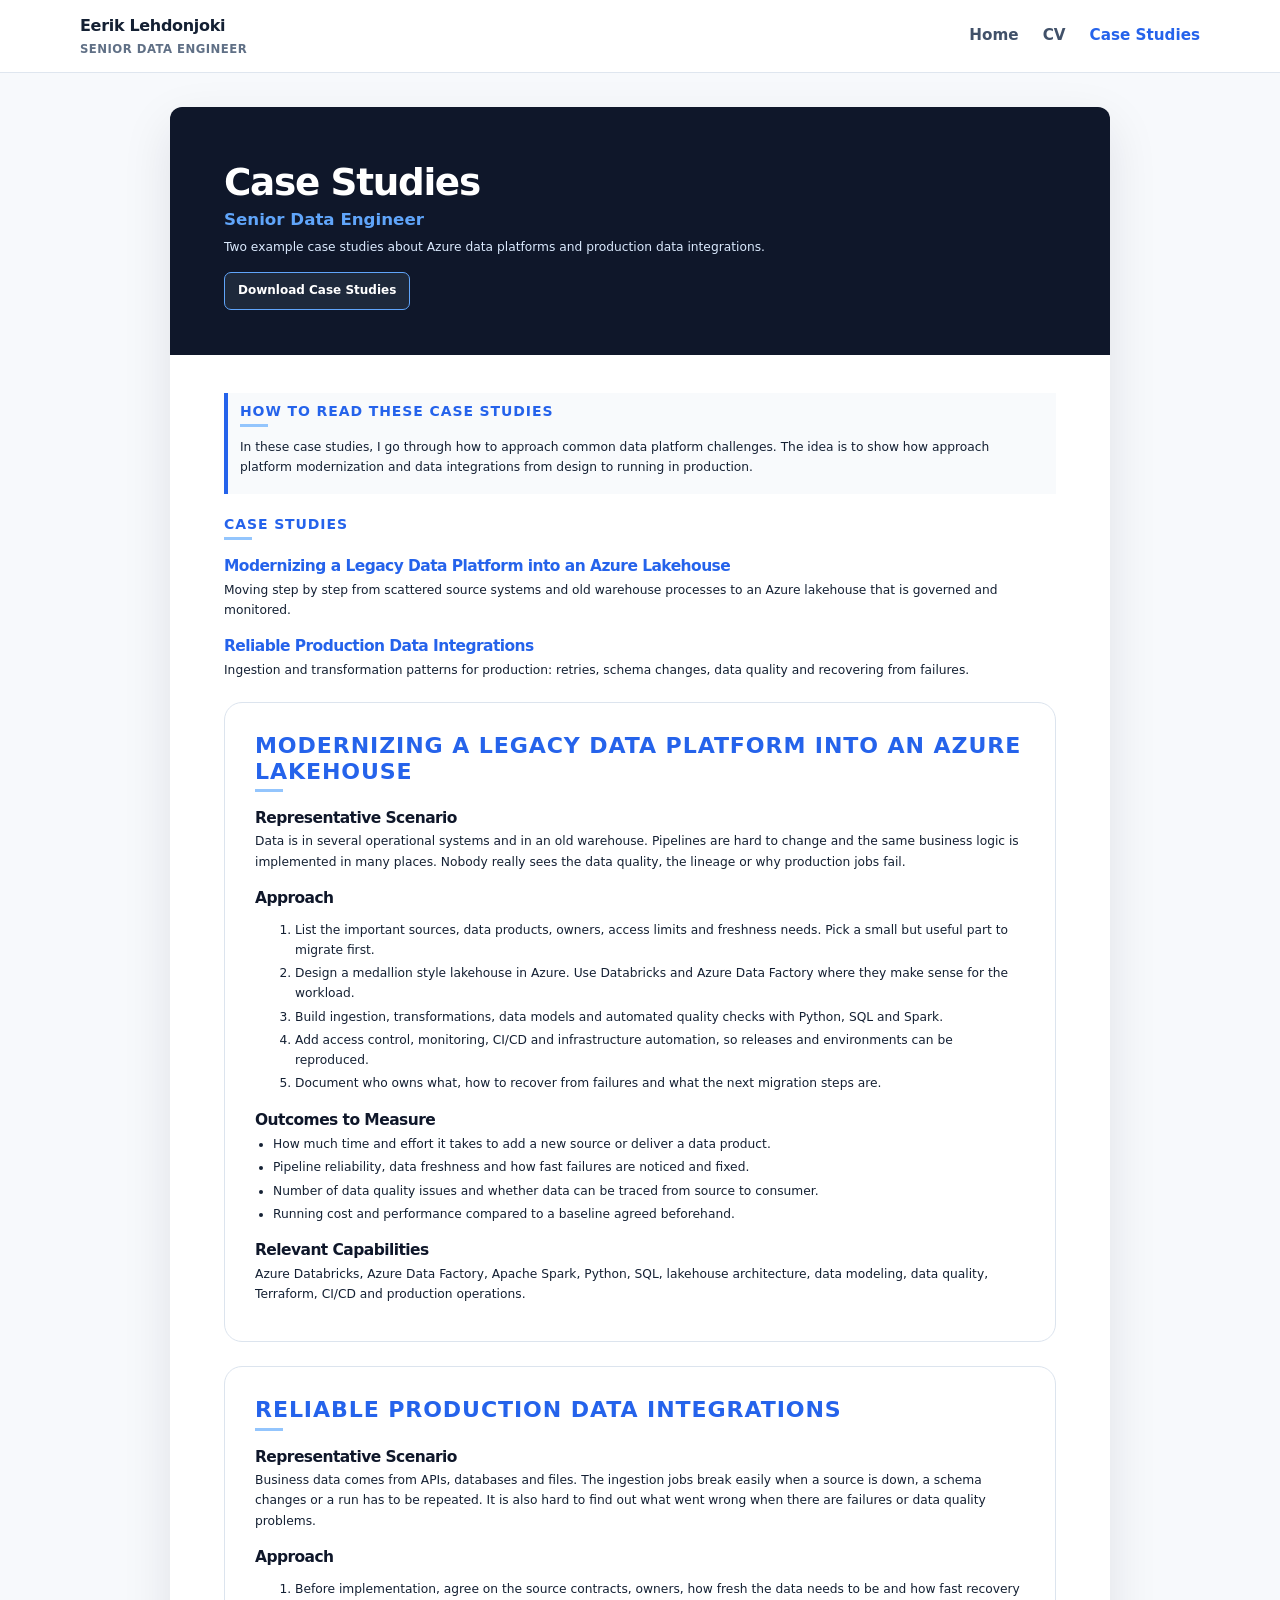
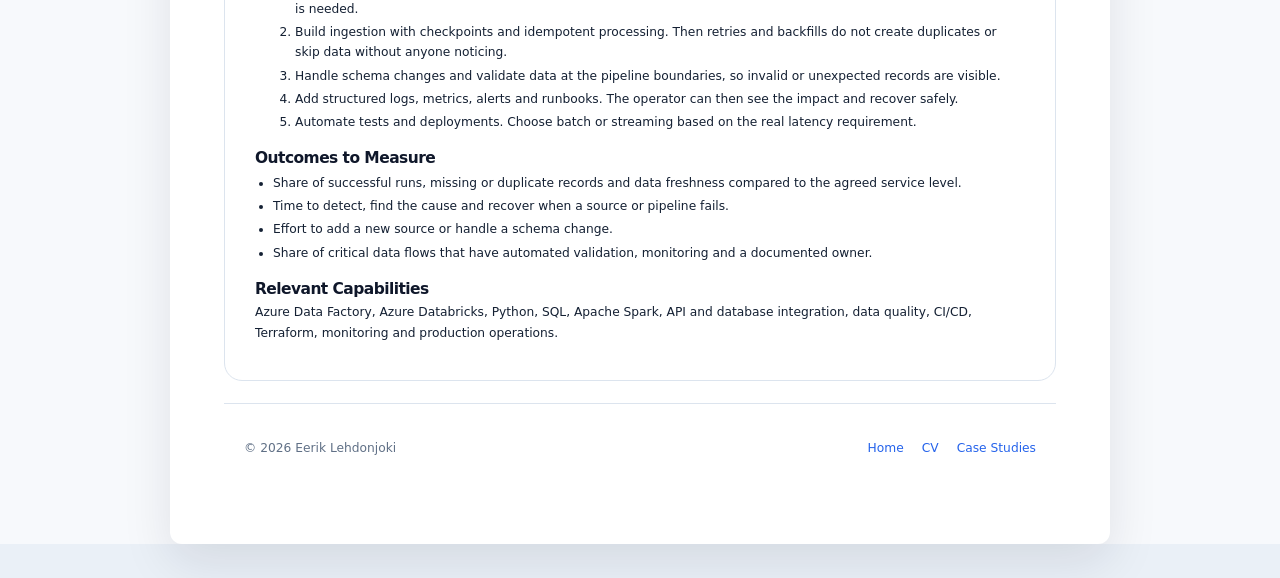
==== case-studies.html @ c0fab4e7 "Deploy website 2026-10-19 22.47" ====
<!doctype html>
<html lang="en">
<head>
  <meta charset="utf-8">
  <meta name="viewport" content="width=device-width,initial-scale=1">
  <title>Case Studies | Eerik Lehdonjoki</title>
  <link rel="stylesheet" href="styles.css">
  <link rel="stylesheet" href="cv.css">
  <link rel="stylesheet" href="web.css">
  <meta name="description" content="Eerik Lehdonjoki | Senior Data Engineer. Explore my CV, case studies, and data engineering work.">
  <link rel="icon" type="image/svg+xml" href="favicon.svg">
</head>
<body>
<header class="site-header">
  <div class="container nav">
    <a class="brand" href="./">Eerik Lehdonjoki<small>Senior Data Engineer</small></a>
    <button class="menu-button" aria-expanded="false" aria-controls="nav-links">Menu</button>
    <nav id="nav-links" class="nav-links" aria-label="Main navigation">
      <a href="./">Home</a>
      <a href="cv.html">CV</a>
      <a aria-current="page" href="case-studies.html">Case Studies</a>
    </nav>
  </div>
</header>
<div class="page-shell">
<main class="case-studies-page">
<section id="case-studies" class="hero">
<h1>Case Studies</h1>
<p><strong>Senior Data Engineer</strong></p>
<p>Two example case studies about Azure data platforms and production data integrations.</p>
<p><a href="Eerik_Lehdonjoki_Case_Studies.pdf" class="download-button">Download Case Studies</a></p>
</section>
<section id="how-to-read-these-case-studies" class="intro">
<h2>How To Read These Case Studies</h2>
<p>In these case studies, I go through how to approach common data platform challenges. The idea is to show how approach platform modernization and data integrations from design to running in production.</p>
</section>
<h2 id="case-studies-1">Case Studies</h2>
<h3 id="modernizing-a-legacy-data-platform-into-an-azure-lakehouse"><a href="#case-azure-lakehouse-modernization">Modernizing a Legacy Data Platform into an Azure Lakehouse</a></h3>
<p>Moving step by step from scattered source systems and old warehouse processes to an Azure lakehouse that is governed and monitored.</p>
<h3 id="reliable-production-data-integrations"><a href="#case-reliable-data-integrations">Reliable Production Data Integrations</a></h3>
<p>Ingestion and transformation patterns for production: retries, schema changes, data quality and recovering from failures.</p>
<section id="case-azure-lakehouse-modernization" class="case">
<h2>Modernizing a Legacy Data Platform into an Azure Lakehouse</h2>
<h3 id="representative-scenario">Representative Scenario</h3>
<p>Data is in several operational systems and in an old warehouse. Pipelines are hard to change and the same business logic is implemented in many places. Nobody really sees the data quality, the lineage or why production jobs fail.</p>
<h3 id="approach">Approach</h3>
<ol type="1">
<li>List the important sources, data products, owners, access limits and freshness needs. Pick a small but useful part to migrate first.</li>
<li>Design a medallion style lakehouse in Azure. Use Databricks and Azure Data Factory where they make sense for the workload.</li>
<li>Build ingestion, transformations, data models and automated quality checks with Python, SQL and Spark.</li>
<li>Add access control, monitoring, CI/CD and infrastructure automation, so releases and environments can be reproduced.</li>
<li>Document who owns what, how to recover from failures and what the next migration steps are.</li>
</ol>
<h3 id="outcomes-to-measure">Outcomes to Measure</h3>
<ul>
<li>How much time and effort it takes to add a new source or deliver a data product.</li>
<li>Pipeline reliability, data freshness and how fast failures are noticed and fixed.</li>
<li>Number of data quality issues and whether data can be traced from source to consumer.</li>
<li>Running cost and performance compared to a baseline agreed beforehand.</li>
</ul>
<h3 id="relevant-capabilities">Relevant Capabilities</h3>
<p>Azure Databricks, Azure Data Factory, Apache Spark, Python, SQL, lakehouse architecture, data modeling, data quality, Terraform, CI/CD and production operations.</p>
</section>
<section id="case-reliable-data-integrations" class="case">
<h2>Reliable Production Data Integrations</h2>
<h3 id="representative-scenario-1">Representative Scenario</h3>
<p>Business data comes from APIs, databases and files. The ingestion jobs break easily when a source is down, a schema changes or a run has to be repeated. It is also hard to find out what went wrong when there are failures or data quality problems.</p>
<h3 id="approach-1">Approach</h3>
<ol type="1">
<li>Before implementation, agree on the source contracts, owners, how fresh the data needs to be and how fast recovery is needed.</li>
<li>Build ingestion with checkpoints and idempotent processing. Then retries and backfills do not create duplicates or skip data without anyone noticing.</li>
<li>Handle schema changes and validate data at the pipeline boundaries, so invalid or unexpected records are visible.</li>
<li>Add structured logs, metrics, alerts and runbooks. The operator can then see the impact and recover safely.</li>
<li>Automate tests and deployments. Choose batch or streaming based on the real latency requirement.</li>
</ol>
<h3 id="outcomes-to-measure-1">Outcomes to Measure</h3>
<ul>
<li>Share of successful runs, missing or duplicate records and data freshness compared to the agreed service level.</li>
<li>Time to detect, find the cause and recover when a source or pipeline fails.</li>
<li>Effort to add a new source or handle a schema change.</li>
<li>Share of critical data flows that have automated validation, monitoring and a documented owner.</li>
</ul>
<h3 id="relevant-capabilities-1">Relevant Capabilities</h3>
<p>Azure Data Factory, Azure Databricks, Python, SQL, Apache Spark, API and database integration, data quality, CI/CD, Terraform, monitoring and production operations.</p>
</section>
</main>
<footer class="site-footer">
  <div class="container footer-grid">
    <span>© 2026 Eerik Lehdonjoki</span>
    <div class="footer-links">
      <a href="./">Home</a>
      <a href="cv.html">CV</a>
      <a href="case-studies.html">Case Studies</a>
    </div>
  </div>
</footer>
</div>
<script src="script.js"></script>
</body>
</html>
---- styles.css ----
:root {
  --bg: #f7f9fc;
  --surface: #ffffff;
  --surface-2: #eef3f8;
  --text: #142033;
  --muted: #607086;
  --line: #dce4ee;
  --accent: #2563eb;
  --accent-dark: #1d4ed8;
  --ink: #0f172a;
  --max: 1120px;
  --radius: 18px;
  --shadow: 0 16px 45px rgba(15, 23, 42, .07);
}

* { box-sizing: border-box; }
html { scroll-behavior: smooth; }
body {
  margin: 0;
  font-family: Inter, ui-sans-serif, system-ui, -apple-system, BlinkMacSystemFont, "Segoe UI", sans-serif;
  color: var(--text);
  background: var(--bg);
  line-height: 1.65;
}
a { color: inherit; }
img { max-width: 100%; }
.container { width: min(var(--max), calc(100% - 40px)); margin: 0 auto; }

.site-header {
  position: sticky; top: 0; z-index: 20;
  border-bottom: 1px solid rgba(220, 228, 238, .9);
  background: rgba(255,255,255,.94);
  backdrop-filter: blur(14px);
}
.nav { min-height: 72px; display: flex; align-items: center; justify-content: space-between; gap: 28px; }
.brand { text-decoration: none; font-weight: 800; letter-spacing: -.02em; }
.brand small { display: block; color: var(--muted); font-weight: 600; font-size: .73rem; letter-spacing: .04em; text-transform: uppercase; }
.nav-links { display: flex; align-items: center; gap: 24px; }
.nav-links a { text-decoration: none; color: #415169; font-weight: 650; font-size: .95rem; }
.nav-links a:hover, .nav-links a[aria-current="page"] { color: var(--accent); }
.menu-button { display: none; border: 1px solid var(--line); background: #fff; border-radius: 10px; padding: 8px 10px; font: inherit; }

.hero { padding: 94px 0 76px; }
.hero-grid { display: grid; grid-template-columns: minmax(0, 1.45fr) minmax(280px, .75fr); gap: 50px; align-items: center; }
.eyebrow { color: var(--accent); font-weight: 800; letter-spacing: .08em; text-transform: uppercase; font-size: .8rem; }
h1, h2, h3 { line-height: 1.15; color: var(--ink); letter-spacing: -.035em; }
h1 { font-size: clamp(2.8rem, 7vw, 5.8rem); margin: 14px 0 24px; }
h2 { font-size: clamp(2rem, 4.2vw, 3.1rem); margin: 0 0 18px; }
h3 { font-size: 1.22rem; margin: 0 0 10px; }
.lead { max-width: 760px; font-size: clamp(1.08rem, 2vw, 1.3rem); color: var(--muted); }
.actions { display: flex; flex-wrap: wrap; gap: 12px; margin-top: 30px; }
.button { display: inline-flex; align-items: center; justify-content: center; min-height: 46px; padding: 0 18px; border-radius: 10px; text-decoration: none; font-weight: 800; background: var(--accent); color: #fff; }
.button:hover { background: var(--accent-dark); }
.button.secondary { background: transparent; color: var(--ink); border: 1px solid var(--line); }
.button.secondary:hover { background: var(--surface-2); }
.hero-card { background: var(--ink); color: #dce6f5; border-radius: 24px; padding: 30px; box-shadow: var(--shadow); }
.hero-card h2 { color: white; font-size: 1.45rem; }
.hero-card p { color: #b7c4d8; }
.hero-card ul { padding-left: 18px; margin-bottom: 0; }

.section { padding: 78px 0; }
.section.white { background: var(--surface); border-top: 1px solid var(--line); border-bottom: 1px solid var(--line); }
.section-intro { max-width: 760px; color: var(--muted); margin-bottom: 34px; }
.grid-3 { display: grid; grid-template-columns: repeat(3, minmax(0,1fr)); gap: 22px; }
.grid-2 { display: grid; grid-template-columns: repeat(2, minmax(0,1fr)); gap: 22px; }
.card { background: var(--surface); border: 1px solid var(--line); border-radius: var(--radius); padding: 26px; box-shadow: 0 10px 30px rgba(15,23,42,.035); }
.card p { color: var(--muted); margin-bottom: 0; }
.card-link { text-decoration: none; transition: transform .15s ease, box-shadow .15s ease; }
.card-link:hover { transform: translateY(-2px); box-shadow: var(--shadow); }
.kicker { color: var(--accent); font-weight: 800; font-size: .78rem; text-transform: uppercase; letter-spacing: .07em; }

.tech-list { display: flex; flex-wrap: wrap; gap: 10px; }
.tech-list span { border: 1px solid #cfe0fb; background: #edf4ff; color: #2456a7; border-radius: 999px; padding: 7px 12px; font-weight: 700; font-size: .9rem; }

.stats { display: grid; grid-template-columns: repeat(3, 1fr); gap: 16px; margin-top: 28px; }
.stat { padding: 20px; border-radius: 14px; background: #fff; border: 1px solid var(--line); }
.stat strong { display: block; font-size: 1.5rem; color: var(--ink); }
.stat span { color: var(--muted); font-size: .92rem; }

.page-hero { padding: 72px 0 44px; }
.page-hero h1 { font-size: clamp(2.6rem, 6vw, 4.7rem); }
.breadcrumb { color: var(--muted); font-size: .92rem; margin-bottom: 18px; }
.breadcrumb a { color: var(--accent); text-decoration: none; }

.cv-layout { display: grid; grid-template-columns: 1.8fr .8fr; gap: 36px; align-items: start; }
.cv-section { padding: 28px 0; border-top: 1px solid var(--line); }
.cv-section:first-child { border-top: 0; padding-top: 0; }
.cv-meta { background: var(--surface); border: 1px solid var(--line); border-radius: var(--radius); padding: 24px; position: sticky; top: 100px; }
.cv-meta dl { margin: 0; }
.cv-meta dt { font-weight: 800; color: var(--ink); margin-top: 16px; }
.cv-meta dt:first-child { margin-top: 0; }
.cv-meta dd { margin: 2px 0 0; color: var(--muted); }

.case { padding: 30px; background: var(--surface); border: 1px solid var(--line); border-radius: var(--radius); }
.case + .case { margin-top: 24px; }
.case-grid { display: grid; grid-template-columns: .7fr 1.3fr; gap: 26px; }
.case h2 { font-size: 1.8rem; }
.article .case h2 { margin-top: 0; }
.case ul { margin-bottom: 0; }
.note { padding: 18px 20px; border-left: 4px solid var(--accent); background: #eef5ff; border-radius: 10px; color: #334862; }

.article-layout { display: grid; grid-template-columns: minmax(0, 1fr) 250px; gap: 46px; align-items: start; }
.article { max-width: 780px; }
.article h2 { margin-top: 54px; font-size: 2rem; }
.article h3 { margin-top: 32px; }
.article p, .article li { color: #405067; }
.article pre { overflow-x: auto; padding: 22px; background: #101827; color: #dce8f7; border-radius: 14px; line-height: 1.5; }
.article table { width: 100%; border-collapse: collapse; margin: 26px 0; background: var(--surface); }
.article th, .article td { text-align: left; padding: 13px; border: 1px solid var(--line); vertical-align: top; }
.article th { background: var(--surface-2); color: var(--ink); }
.toc { position: sticky; top: 102px; border-left: 1px solid var(--line); padding-left: 20px; }
.toc strong { color: var(--ink); }
.toc a { display: block; color: var(--muted); text-decoration: none; padding: 6px 0; font-size: .92rem; }
.toc a:hover { color: var(--accent); }
.diagram { background: var(--surface); border: 1px solid var(--line); border-radius: var(--radius); padding: 28px; margin: 28px 0; }
.flow { display: grid; gap: 12px; }
.flow-box { padding: 18px; text-align: center; border: 1px solid #cdd8e6; border-radius: 12px; background: #f9fbfd; font-weight: 800; }
.flow-arrow { text-align: center; color: var(--accent); font-weight: 900; }

.cta { padding: 40px; border-radius: 24px; background: var(--ink); color: #ced9e9; }
.cta h2 { color: white; }

.home-page .container { width: min(980px, calc(100% - 40px)); }
.home-page .hero { padding: 64px 0 54px; }
.home-page .hero-grid { grid-template-columns: minmax(0, 1.4fr) minmax(250px, .8fr); gap: 36px; }
.home-page h1 { max-width: 18ch; margin: 10px 0 18px; font-size: clamp(2.35rem, 4.2vw, 3.6rem); }
.home-page .hero h1 { max-width: none; margin: 10px 0 12px; font-size: clamp(2.8rem, 5vw, 4rem); }
.home-page .home-specialty { margin: 0 0 12px; color: var(--ink); font-size: clamp(1.08rem, 1.8vw, 1.3rem); font-weight: 700; line-height: 1.35; }
.home-page h2 { margin-bottom: 14px; font-size: clamp(1.7rem, 3.2vw, 2.35rem); }
.home-page h3 { font-size: 1.12rem; }
.home-page .lead { max-width: 620px; margin-bottom: 0; font-size: clamp(1rem, 1.5vw, 1.12rem); }
.home-page .actions { margin-top: 24px; }
.home-page .hero-card { padding: 24px; border-radius: 18px; }
.home-page .hero-card h2 { font-size: 1.25rem; }
.home-page .hero-card ul { padding-left: 18px; font-size: .94rem; line-height: 1.55; }
.home-page .section { padding: 56px 0; }
.home-page .section-intro { max-width: 680px; margin-bottom: 26px; font-size: .98rem; }
.home-page .grid-3, .home-page .grid-2 { gap: 16px; }
.home-page .card { padding: 22px; }
.home-page .card p { font-size: .94rem; }
.home-page .card-link { display: block; }
.home-page .tech-list { gap: 8px; }
.home-page .tech-list span { padding: 6px 10px; font-size: .84rem; }
.home-page .cta { padding: 32px; border-radius: 18px; }
.home-page .cta .button.secondary { color: white; border-color: #41506a; }
.home-page .cta .button.secondary:hover { background: #1c2940; }

.site-footer { padding: 34px 0; border-top: 1px solid var(--line); color: var(--muted); background: #fff; }
.footer-grid { display: flex; justify-content: space-between; gap: 30px; flex-wrap: wrap; }
.footer-links { display: flex; gap: 18px; flex-wrap: wrap; }
.footer-links a { text-decoration: none; }

@media (max-width: 860px) {
  .hero-grid, .cv-layout, .article-layout, .case-grid { grid-template-columns: 1fr; }
  .grid-3 { grid-template-columns: 1fr; }
  .grid-2 { grid-template-columns: 1fr; }
  .home-page .hero-grid, .home-page .grid-3, .home-page .grid-2 { grid-template-columns: 1fr; }
  .stats { grid-template-columns: 1fr; }
  .cv-meta, .toc { position: static; }
  .toc { border-left: 0; border-top: 1px solid var(--line); padding: 20px 0 0; }
}

@media (max-width: 720px) {
  .container { width: min(var(--max), calc(100% - 28px)); }
  .nav { min-height: 64px; }
  .menu-button { display: inline-block; }
  .nav-links { display: none; position: absolute; left: 14px; right: 14px; top: 68px; padding: 18px; background: #fff; border: 1px solid var(--line); border-radius: 14px; box-shadow: var(--shadow); flex-direction: column; align-items: stretch; gap: 12px; }
  .nav-links.open { display: flex; }
  .hero { padding-top: 64px; }
  .section { padding: 60px 0; }
  h1 { font-size: clamp(2.6rem, 15vw, 4.2rem); }
  .home-page .container { width: min(980px, calc(100% - 28px)); }
  .home-page .hero { padding: 44px 0 40px; }
  .home-page .hero h1 { font-size: clamp(2.25rem, 9.5vw, 3.1rem); }
  .home-page .home-specialty { font-size: 1.08rem; }
  .home-page .section { padding: 44px 0; }
  .home-page .card { padding: 20px; }
  .home-page .cta { padding: 24px; }
}

@media print {
  .site-header, .site-footer, .no-print { display: none !important; }
  body { background: #fff; }
  .page-hero, .section { padding: 28px 0; }
  .container { width: 100%; }
  .cv-layout { display: block; }
  .cv-meta { border: 0; padding: 0; margin-top: 24px; }
}
---- cv.css ----
@page {
    size: A4;
    margin: 13mm 15mm 14mm 15mm;
}

html {
    font-family: "Segoe UI", "DejaVu Sans", Arial, sans-serif;
    font-size: 9.2pt;
    line-height: 1.42;
    color: #243244;
}

body {
    margin: 0;
    padding: 0;
}

.hero {
    background-color: #0f172a;
    color: #ffffff;
    padding: 15mm 13mm 12mm 13mm;
    margin: -13mm -15mm 10mm -15mm;
}

.hero h1 {
    margin: 0 0 4px 0;
    font-size: 28pt;
    line-height: 1;
    font-weight: 700;
    color: #ffffff;
}

.hero p {
    margin: 3px 0 0 0;
    color: #dbeafe;
}

.hero p:first-of-type {
    font-size: 12.5pt;
    margin-top: 5px;
}

.hero p:first-of-type strong {
    color: #60a5fa;
}

.hero a {
    color: #ffffff;
    text-decoration: none;
}

.download-button {
    display: none;
}

.intro {
    background-color: #f8fafc;
    border-left-width: 4px;
    border-left-style: solid;
    border-left-color: #2563eb;
    padding: 10px 12px;
    margin-bottom: 12px;
}

.intro h2 {
    margin-top: 0;
}

h2 {
    margin-top: 22px;
    margin-bottom: 10px;
    font-size: 10.5pt;
    font-weight: 700;
    letter-spacing: 0.9px;
    text-transform: uppercase;
    color: #2563eb;
    page-break-after: avoid;
}

h2:after {
    content: "";
    display: block;
    width: 28px;
    height: 3px;
    margin-top: 5px;
    background-color: #93c5fd;
}

h3 {
    margin-top: 17px;
    margin-bottom: 2px;
    font-size: 11.6pt;
    line-height: 1.2;
    font-weight: 700;
    color: #0f172a;
    page-break-after: avoid;
}

p {
    margin-top: 4px;
    margin-bottom: 7px;
    orphans: 2;
    widows: 2;
}

ul {
    margin-top: 5px;
    margin-bottom: 8px;
    padding-left: 18px;
}

li {
    margin-bottom: 3px;
}

strong {
    color: #0f172a;
    font-weight: 700;
}

em {
    color: #64748b;
    font-style: normal;
    font-size: 8.8pt;
}

a {
    color: #2563eb;
    text-decoration: none;
}

.expertise-grid {
    margin: 2px -5px 8px -5px;
}

.expertise-card {
    display: inline-block;
    vertical-align: top;
    width: 46%;
    margin: 4px 1.5%;
    padding: 9px 10px;
    box-sizing: border-box;
    background-color: #f8fafc;
    border-top-width: 3px;
    border-top-style: solid;
    border-top-color: #2563eb;
}

.expertise-card p {
    margin: 0;
}

.expertise-card p:first-child {
    margin-bottom: 4px;
}

.role-header {
    margin-bottom: 5px;
}

.role-header p {
    margin: 0;
}

.tech-stack {
    margin: 7px 0 10px 0;
    padding: 7px 9px;
    background-color: #f8fafc;
    border-left-width: 3px;
    border-left-style: solid;
    border-left-color: #bfdbfe;
    font-size: 8.7pt;
    color: #475569;
}

.tech-stack p {
    margin: 0;
}

.skills-columns {
    margin: 0 -6px;
}

.skills-block {
    display: inline-block;
    vertical-align: top;
    width: 46%;
    margin: 0 1.5%;
    padding: 0 6px;
    box-sizing: border-box;
}

.skills-block p {
    margin-bottom: 8px;
}

.compact-list p {
    margin-bottom: 9px;
}

.case {
    margin: 22px 0;
    padding: 16px 0;
    border-top: 1px solid #dce4ee;
}

.case h2:first-child {
    margin-top: 0;
}

@media print {
    .case + .case {
        page-break-before: always;
    }
}

hr {
    display: none;
}
---- web.css ----
html {
    background-color: #eaf0f7;
}

body {
    margin: 0;
}

.site-header {
    font-family: Inter, ui-sans-serif, system-ui, -apple-system, BlinkMacSystemFont, "Segoe UI", sans-serif;
    font-size: 16px;
    line-height: 1.65;
    color: var(--text);
}

.site-header .brand {
    color: var(--text);
    font-size: 16px;
}

.site-header .brand small {
    font-size: 11.68px;
}

.site-header .nav-links a {
    font-size: 15.2px;
}

.site-header .menu-button {
    font-size: 16px;
}

.page-shell {
    max-width: 940px;
    margin: 34px auto;
    padding: 0 54px 52px 54px;
    background-color: #ffffff;
    border-radius: 12px;
    box-shadow: 0 18px 50px rgba(15, 23, 42, 0.10);
}

.hero {
    margin-left: -54px;
    margin-right: -54px;
    margin-top: 0;
    padding-left: 54px;
    padding-right: 54px;
    border-top-left-radius: 12px;
    border-top-right-radius: 12px;
}

.download-button {
    display: inline-block;
    margin-top: 12px;
    padding: 8px 13px;
    border-width: 1px;
    border-style: solid;
    border-color: #60a5fa;
    border-radius: 7px;
    background-color: #1e293b;
    color: #ffffff;
    font-size: 9pt;
    font-weight: 700;
    text-decoration: none;
}

.download-button:hover {
    background-color: #2563eb;
    border-color: #2563eb;
    text-decoration: none;
}

.case-studies-page .case {
    padding: 30px;
}

a:hover {
    text-decoration: underline;
}

@media (max-width: 760px) {
    html {
        background-color: #ffffff;
    }

    body {
        margin: 0;
    }

    .page-shell {
        margin: 0;
        padding: 0 20px 32px 20px;
        border-radius: 0;
        box-shadow: none;
    }

    .hero {
        margin-left: -20px;
        margin-right: -20px;
        padding-left: 20px;
        padding-right: 20px;
        border-radius: 0;
    }

    .expertise-card,
    .skills-block {
        display: block;
        width: 100%;
        margin-left: 0;
        margin-right: 0;
    }
}
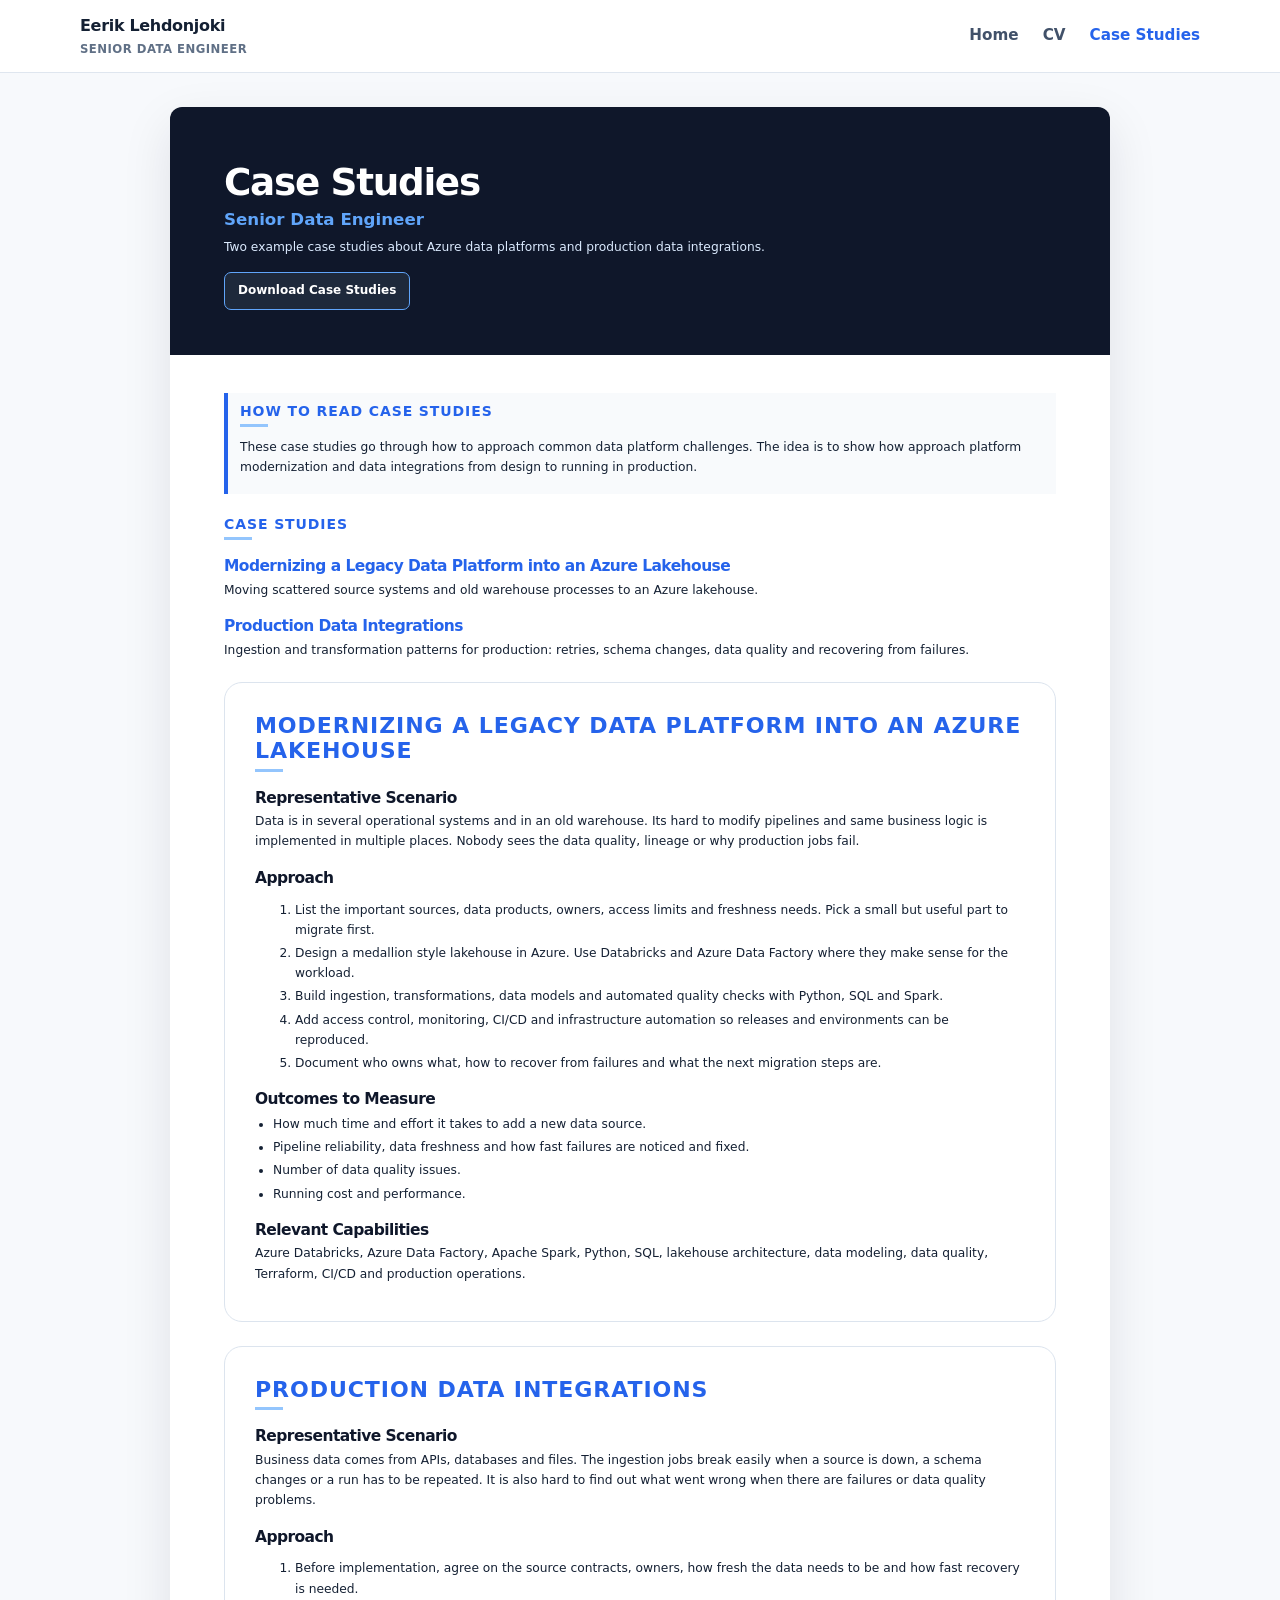
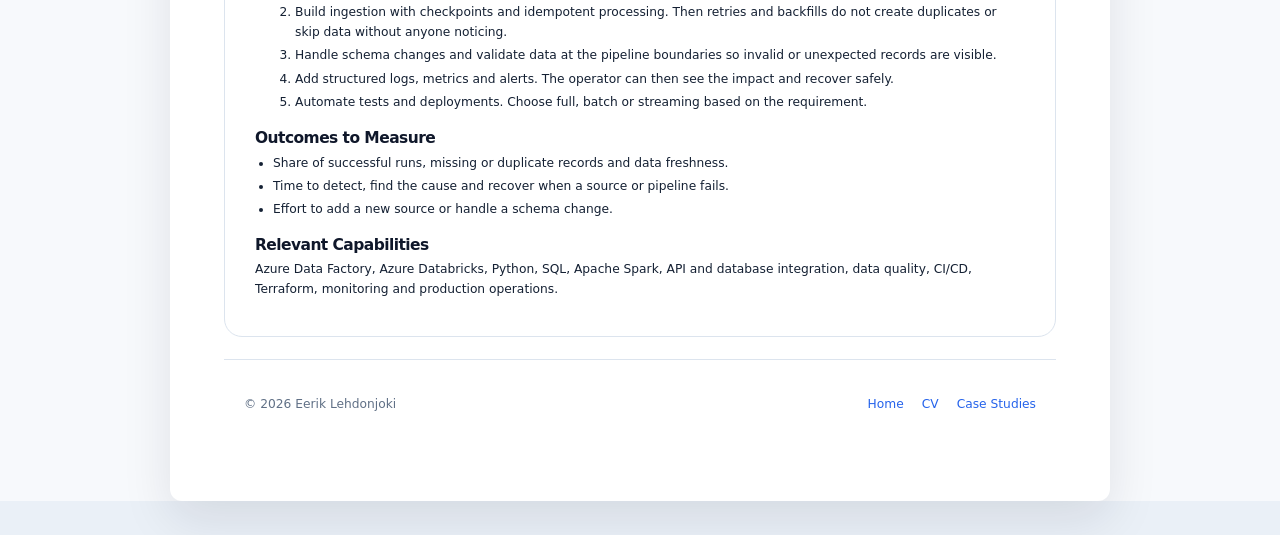
==== commit e945e129: "Deploy website 2026-11-03 22.02" ====
--- a/case-studies.html
+++ b/case-studies.html
@@ -30,59 +30,58 @@
 <p>Two example case studies about Azure data platforms and production data integrations.</p>
 <p><a href="Eerik_Lehdonjoki_Case_Studies.pdf" class="download-button">Download Case Studies</a></p>
 </section>
-<section id="how-to-read-these-case-studies" class="intro">
-<h2>How To Read These Case Studies</h2>
-<p>In these case studies, I go through how to approach common data platform challenges. The idea is to show how approach platform modernization and data integrations from design to running in production.</p>
+<section id="how-to-read-case-studies" class="intro">
+<h2>How To Read Case Studies</h2>
+<p>These case studies go through how to approach common data platform challenges. The idea is to show how approach platform modernization and data integrations from design to running in production.</p>
 </section>
 <h2 id="case-studies-1">Case Studies</h2>
-<h3 id="modernizing-a-legacy-data-platform-into-an-azure-lakehouse"><a href="#case-azure-lakehouse-modernization">Modernizing a Legacy Data Platform into an Azure Lakehouse</a></h3>
-<p>Moving step by step from scattered source systems and old warehouse processes to an Azure lakehouse that is governed and monitored.</p>
-<h3 id="reliable-production-data-integrations"><a href="#case-reliable-data-integrations">Reliable Production Data Integrations</a></h3>
+<h3 id="modernizing-a-legacy-data-platform-into-an-azure-lakehouse"><a href="#case-modernizing-a-legacy-data-platform-into-an-azure-lakehouse">Modernizing a Legacy Data Platform into an Azure Lakehouse</a></h3>
+<p>Moving scattered source systems and old warehouse processes to an Azure lakehouse.</p>
+<h3 id="production-data-integrations"><a href="#case-production-data-integrations">Production Data Integrations</a></h3>
 <p>Ingestion and transformation patterns for production: retries, schema changes, data quality and recovering from failures.</p>
-<section id="case-azure-lakehouse-modernization" class="case">
-<h2>Modernizing a Legacy Data Platform into an Azure Lakehouse</h2>
+<div id="case-azure-lakehouse-modernization" class="case">
+<h2 id="case-modernizing-a-legacy-data-platform-into-an-azure-lakehouse">Modernizing a Legacy Data Platform into an Azure Lakehouse</h2>
 <h3 id="representative-scenario">Representative Scenario</h3>
-<p>Data is in several operational systems and in an old warehouse. Pipelines are hard to change and the same business logic is implemented in many places. Nobody really sees the data quality, the lineage or why production jobs fail.</p>
+<p>Data is in several operational systems and in an old warehouse. Its hard to modify pipelines and same business logic is implemented in multiple places. Nobody sees the data quality, lineage or why production jobs fail.</p>
 <h3 id="approach">Approach</h3>
 <ol type="1">
 <li>List the important sources, data products, owners, access limits and freshness needs. Pick a small but useful part to migrate first.</li>
 <li>Design a medallion style lakehouse in Azure. Use Databricks and Azure Data Factory where they make sense for the workload.</li>
 <li>Build ingestion, transformations, data models and automated quality checks with Python, SQL and Spark.</li>
-<li>Add access control, monitoring, CI/CD and infrastructure automation, so releases and environments can be reproduced.</li>
+<li>Add access control, monitoring, CI/CD and infrastructure automation so releases and environments can be reproduced.</li>
 <li>Document who owns what, how to recover from failures and what the next migration steps are.</li>
 </ol>
 <h3 id="outcomes-to-measure">Outcomes to Measure</h3>
 <ul>
-<li>How much time and effort it takes to add a new source or deliver a data product.</li>
+<li>How much time and effort it takes to add a new data source.</li>
 <li>Pipeline reliability, data freshness and how fast failures are noticed and fixed.</li>
-<li>Number of data quality issues and whether data can be traced from source to consumer.</li>
-<li>Running cost and performance compared to a baseline agreed beforehand.</li>
+<li>Number of data quality issues.</li>
+<li>Running cost and performance.</li>
 </ul>
 <h3 id="relevant-capabilities">Relevant Capabilities</h3>
 <p>Azure Databricks, Azure Data Factory, Apache Spark, Python, SQL, lakehouse architecture, data modeling, data quality, Terraform, CI/CD and production operations.</p>
-</section>
-<section id="case-reliable-data-integrations" class="case">
-<h2>Reliable Production Data Integrations</h2>
+</div>
+<div id="case-reliable-data-integrations" class="case">
+<h2 id="case-production-data-integrations">Production Data Integrations</h2>
 <h3 id="representative-scenario-1">Representative Scenario</h3>
 <p>Business data comes from APIs, databases and files. The ingestion jobs break easily when a source is down, a schema changes or a run has to be repeated. It is also hard to find out what went wrong when there are failures or data quality problems.</p>
 <h3 id="approach-1">Approach</h3>
 <ol type="1">
 <li>Before implementation, agree on the source contracts, owners, how fresh the data needs to be and how fast recovery is needed.</li>
 <li>Build ingestion with checkpoints and idempotent processing. Then retries and backfills do not create duplicates or skip data without anyone noticing.</li>
-<li>Handle schema changes and validate data at the pipeline boundaries, so invalid or unexpected records are visible.</li>
-<li>Add structured logs, metrics, alerts and runbooks. The operator can then see the impact and recover safely.</li>
-<li>Automate tests and deployments. Choose batch or streaming based on the real latency requirement.</li>
+<li>Handle schema changes and validate data at the pipeline boundaries so invalid or unexpected records are visible.</li>
+<li>Add structured logs, metrics and alerts. The operator can then see the impact and recover safely.</li>
+<li>Automate tests and deployments. Choose full, batch or streaming based on the requirement.</li>
 </ol>
 <h3 id="outcomes-to-measure-1">Outcomes to Measure</h3>
 <ul>
-<li>Share of successful runs, missing or duplicate records and data freshness compared to the agreed service level.</li>
+<li>Share of successful runs, missing or duplicate records and data freshness.</li>
 <li>Time to detect, find the cause and recover when a source or pipeline fails.</li>
 <li>Effort to add a new source or handle a schema change.</li>
-<li>Share of critical data flows that have automated validation, monitoring and a documented owner.</li>
 </ul>
 <h3 id="relevant-capabilities-1">Relevant Capabilities</h3>
 <p>Azure Data Factory, Azure Databricks, Python, SQL, Apache Spark, API and database integration, data quality, CI/CD, Terraform, monitoring and production operations.</p>
-</section>
+</div>
 </main>
 <footer class="site-footer">
   <div class="container footer-grid">
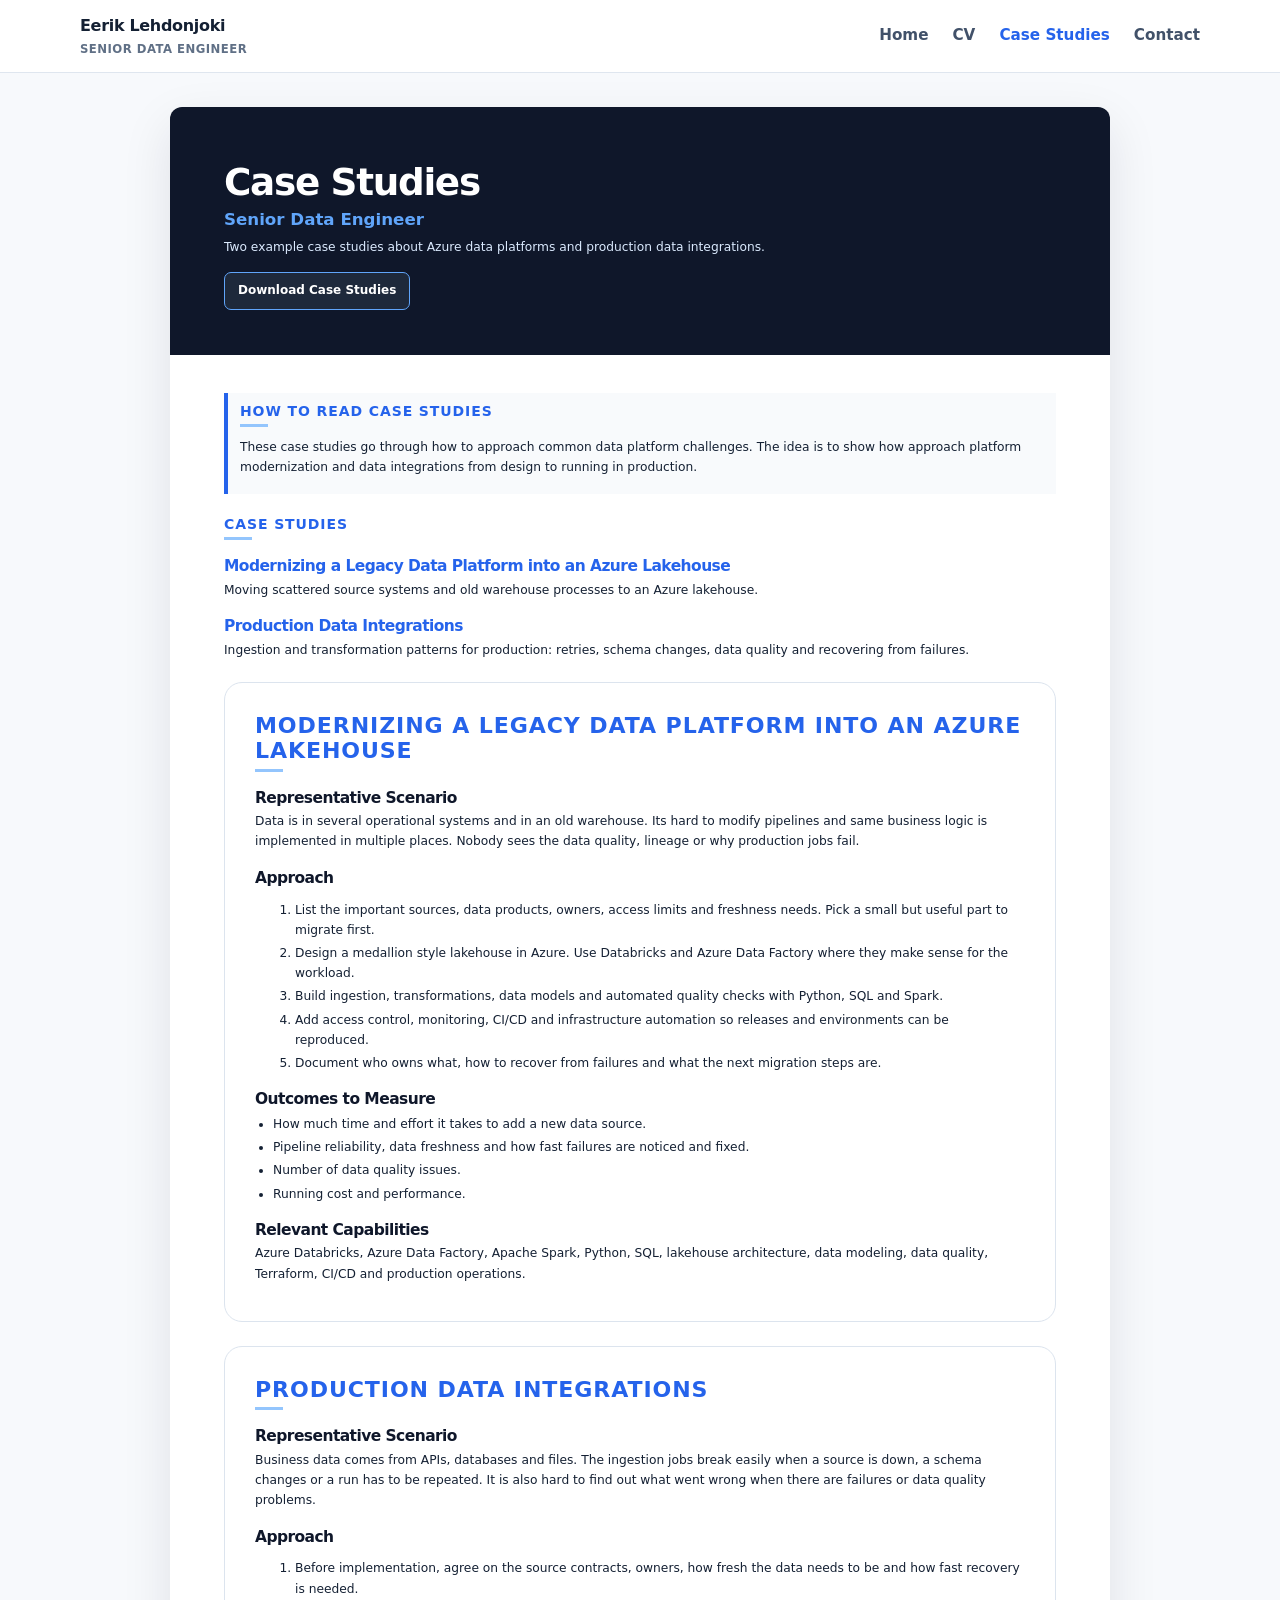
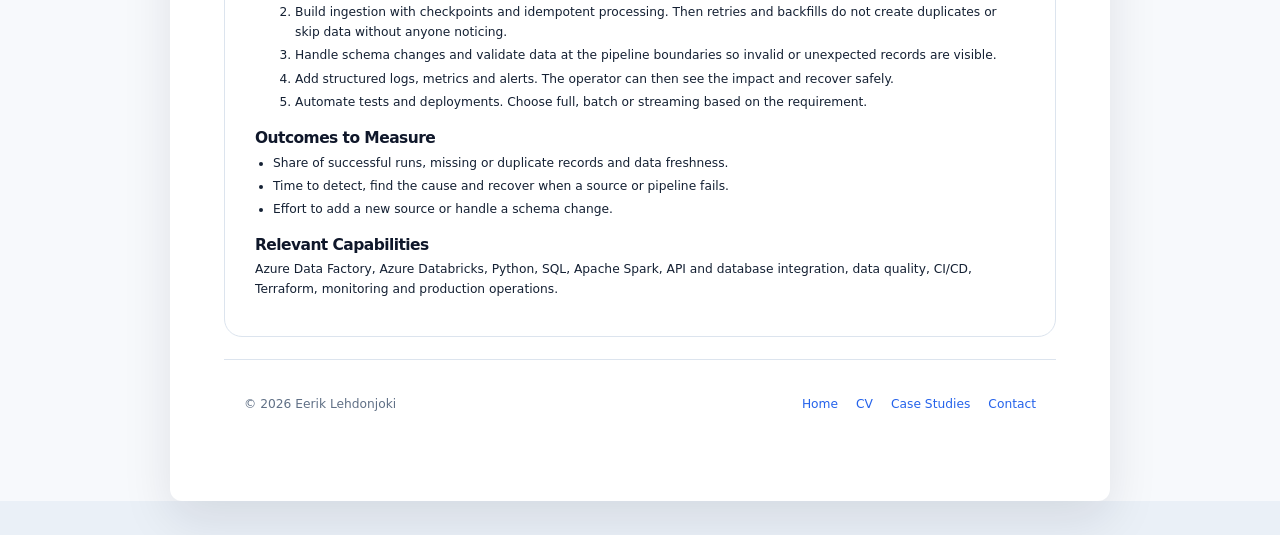
==== commit 0cea2483: "Deploy website 2026-11-03 22.23" ====
--- a/case-studies.html
+++ b/case-studies.html
@@ -19,6 +19,7 @@
       <a href="./">Home</a>
       <a href="cv.html">CV</a>
       <a aria-current="page" href="case-studies.html">Case Studies</a>
+      <a href="contact.html">Contact</a>
     </nav>
   </div>
 </header>
@@ -90,6 +91,7 @@
       <a href="./">Home</a>
       <a href="cv.html">CV</a>
       <a href="case-studies.html">Case Studies</a>
+      <a href="contact.html">Contact</a>
     </div>
   </div>
 </footer>
--- a/styles.css
+++ b/styles.css
@@ -67,6 +67,7 @@
 .card p { color: var(--muted); margin-bottom: 0; }
 .card-link { text-decoration: none; transition: transform .15s ease, box-shadow .15s ease; }
 .card-link:hover { transform: translateY(-2px); box-shadow: var(--shadow); }
+.contact-page .card a { overflow-wrap: anywhere; }
 .kicker { color: var(--accent); font-weight: 800; font-size: .78rem; text-transform: uppercase; letter-spacing: .07em; }
 
 .tech-list { display: flex; flex-wrap: wrap; gap: 10px; }
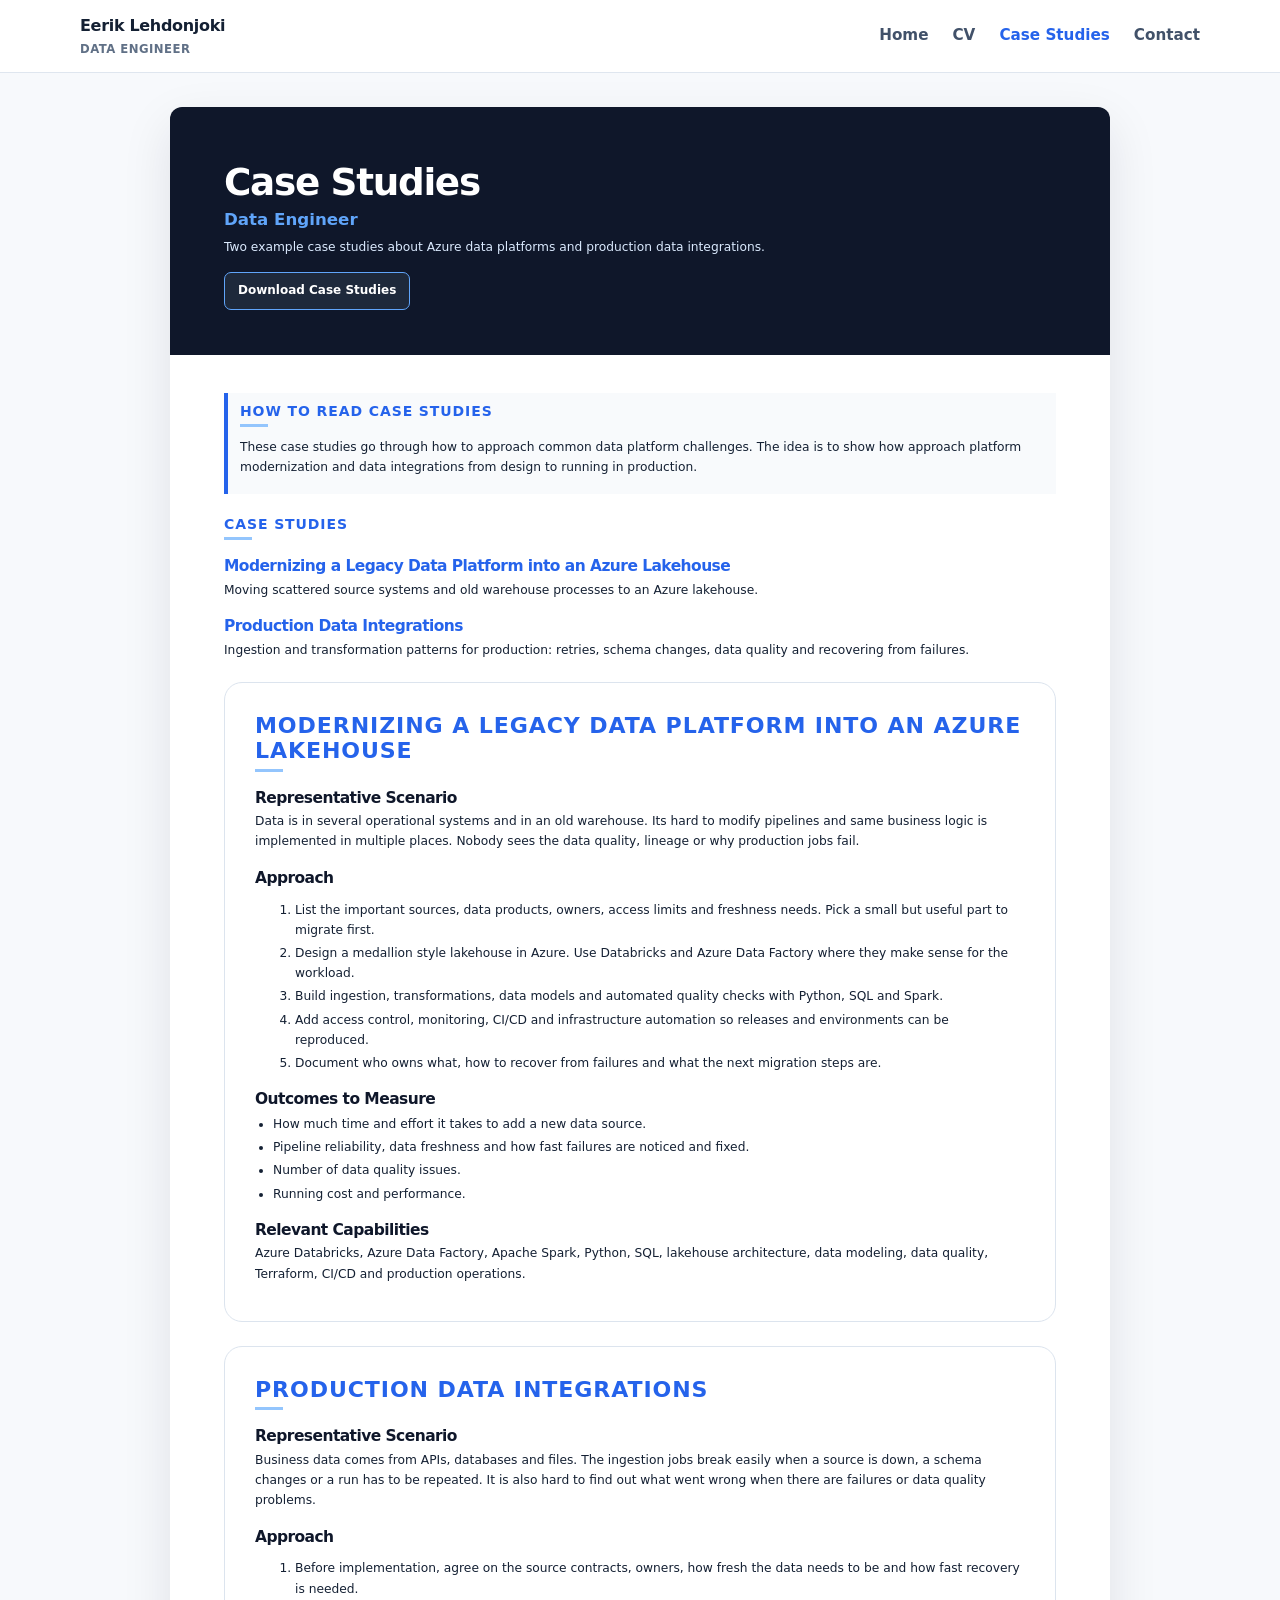
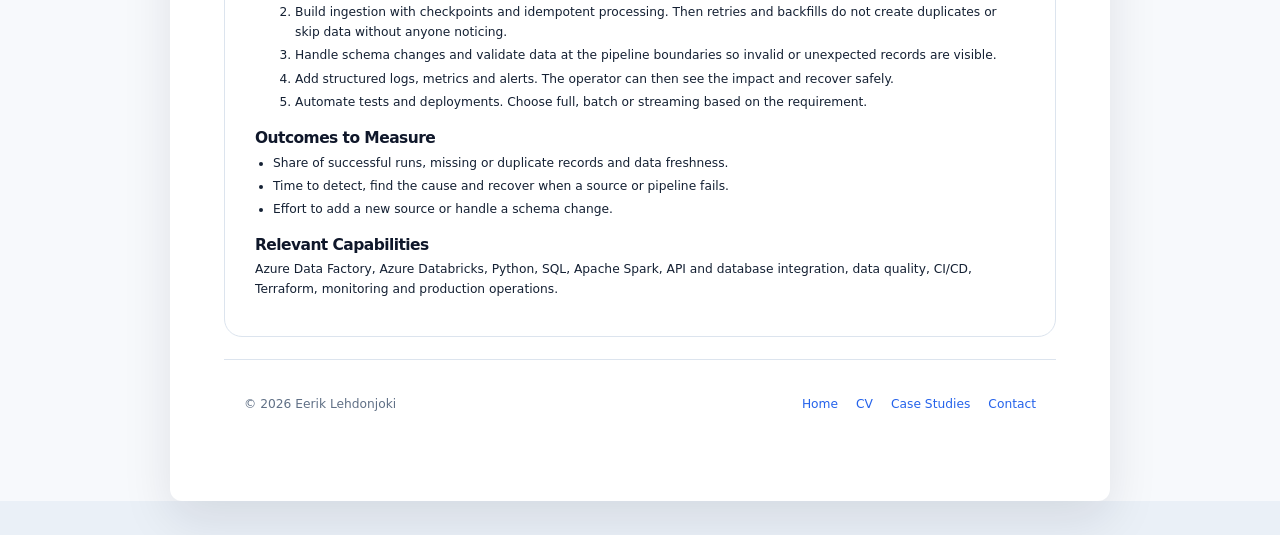
==== commit 4a45a849: "Deploy website 2026-11-05 22.56" ====
--- a/case-studies.html
+++ b/case-studies.html
@@ -7,13 +7,13 @@
   <link rel="stylesheet" href="styles.css">
   <link rel="stylesheet" href="cv.css">
   <link rel="stylesheet" href="web.css">
-  <meta name="description" content="Eerik Lehdonjoki | Senior Data Engineer. Explore my CV, case studies, and data engineering work.">
+  <meta name="description" content="Eerik Lehdonjoki | Data Engineer. Explore my CV, case studies, and data engineering work.">
   <link rel="icon" type="image/svg+xml" href="favicon.svg">
 </head>
 <body>
 <header class="site-header">
   <div class="container nav">
-    <a class="brand" href="./">Eerik Lehdonjoki<small>Senior Data Engineer</small></a>
+    <a class="brand" href="./">Eerik Lehdonjoki<small>Data Engineer</small></a>
     <button class="menu-button" aria-expanded="false" aria-controls="nav-links">Menu</button>
     <nav id="nav-links" class="nav-links" aria-label="Main navigation">
       <a href="./">Home</a>
@@ -27,7 +27,7 @@
 <main class="case-studies-page">
 <section id="case-studies" class="hero">
 <h1>Case Studies</h1>
-<p><strong>Senior Data Engineer</strong></p>
+<p><strong>Data Engineer</strong></p>
 <p>Two example case studies about Azure data platforms and production data integrations.</p>
 <p><a href="Eerik_Lehdonjoki_Case_Studies.pdf" class="download-button">Download Case Studies</a></p>
 </section>
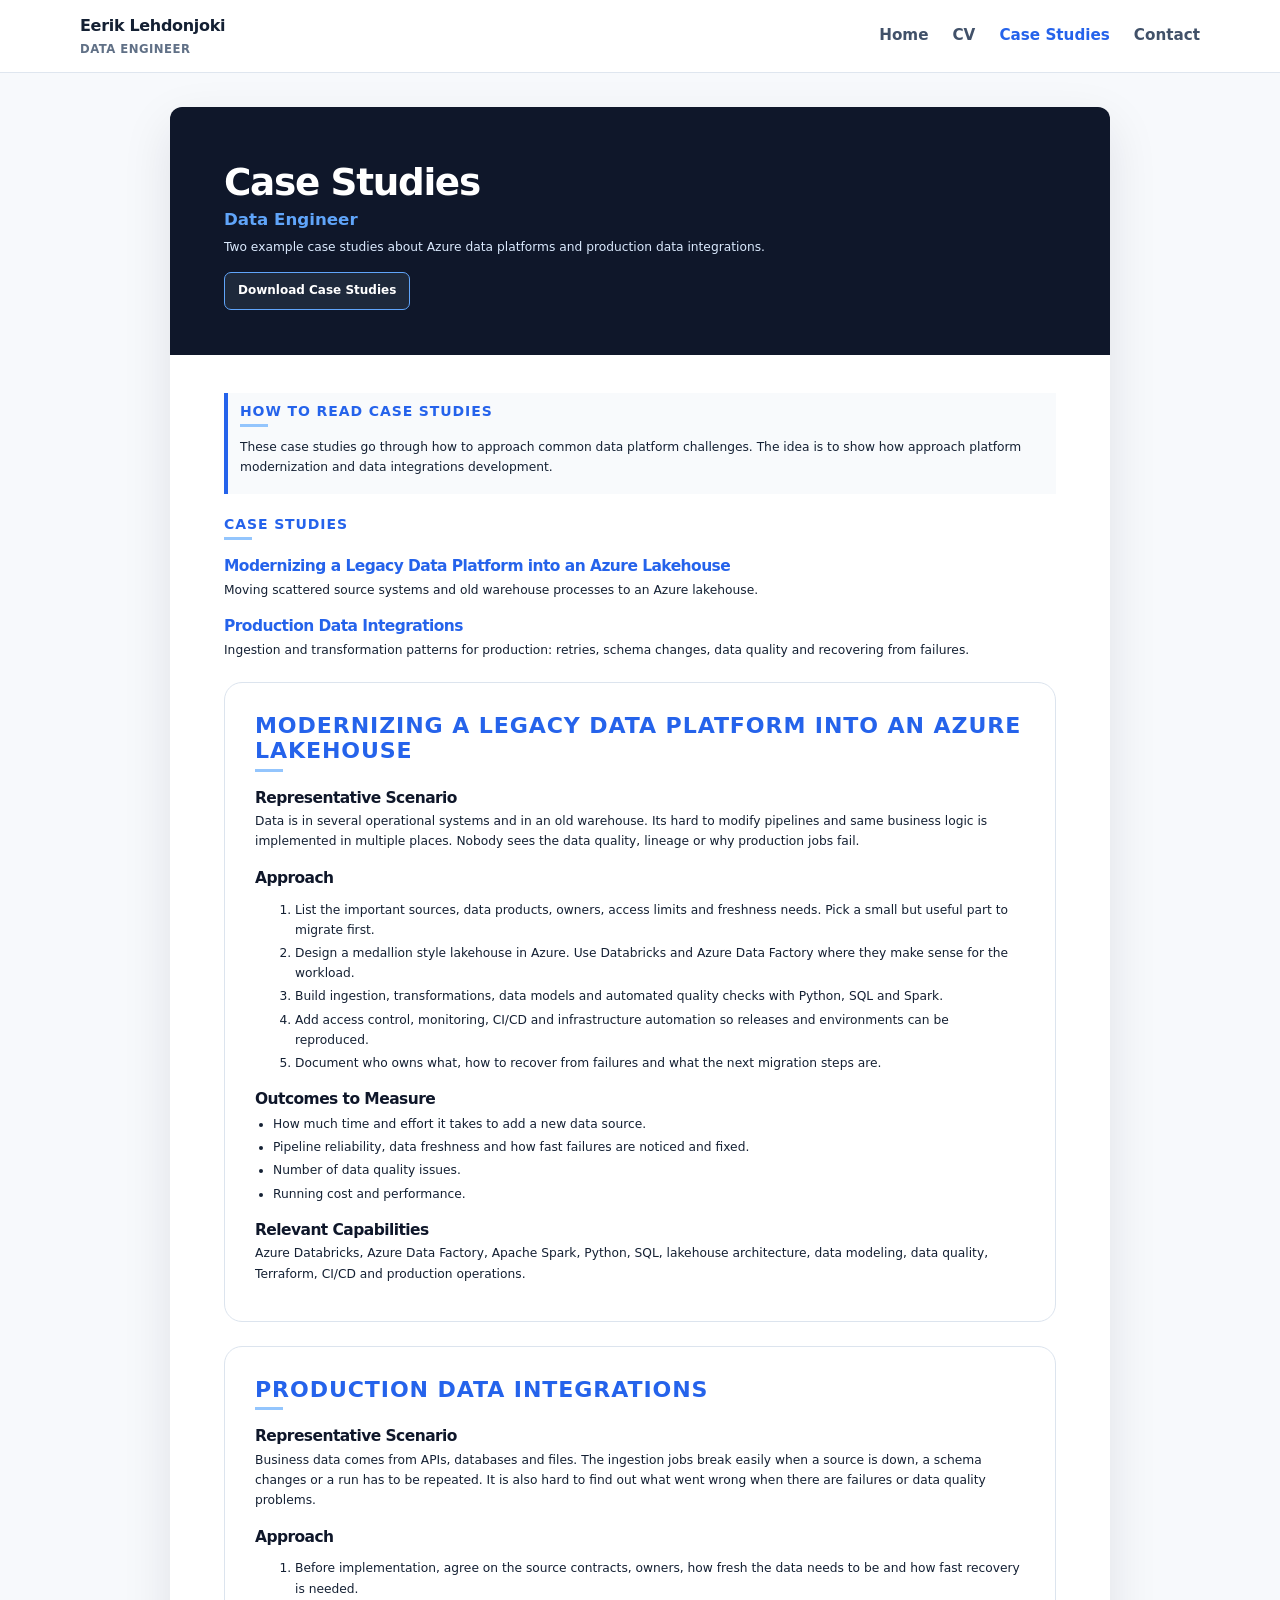
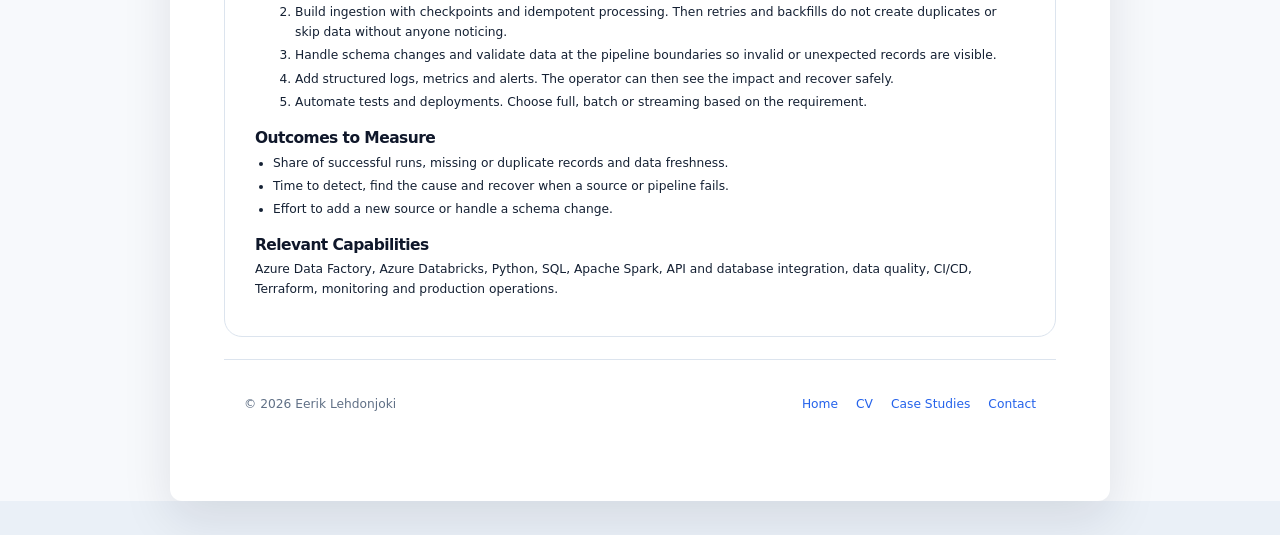
==== commit 7b576a23: "Deploy website 2026-11-05 23.00" ====
--- a/case-studies.html
+++ b/case-studies.html
@@ -33,7 +33,7 @@
 </section>
 <section id="how-to-read-case-studies" class="intro">
 <h2>How To Read Case Studies</h2>
-<p>These case studies go through how to approach common data platform challenges. The idea is to show how approach platform modernization and data integrations from design to running in production.</p>
+<p>These case studies go through how to approach common data platform challenges. The idea is to show how approach platform modernization and data integrations development.</p>
 </section>
 <h2 id="case-studies-1">Case Studies</h2>
 <h3 id="modernizing-a-legacy-data-platform-into-an-azure-lakehouse"><a href="#case-modernizing-a-legacy-data-platform-into-an-azure-lakehouse">Modernizing a Legacy Data Platform into an Azure Lakehouse</a></h3>
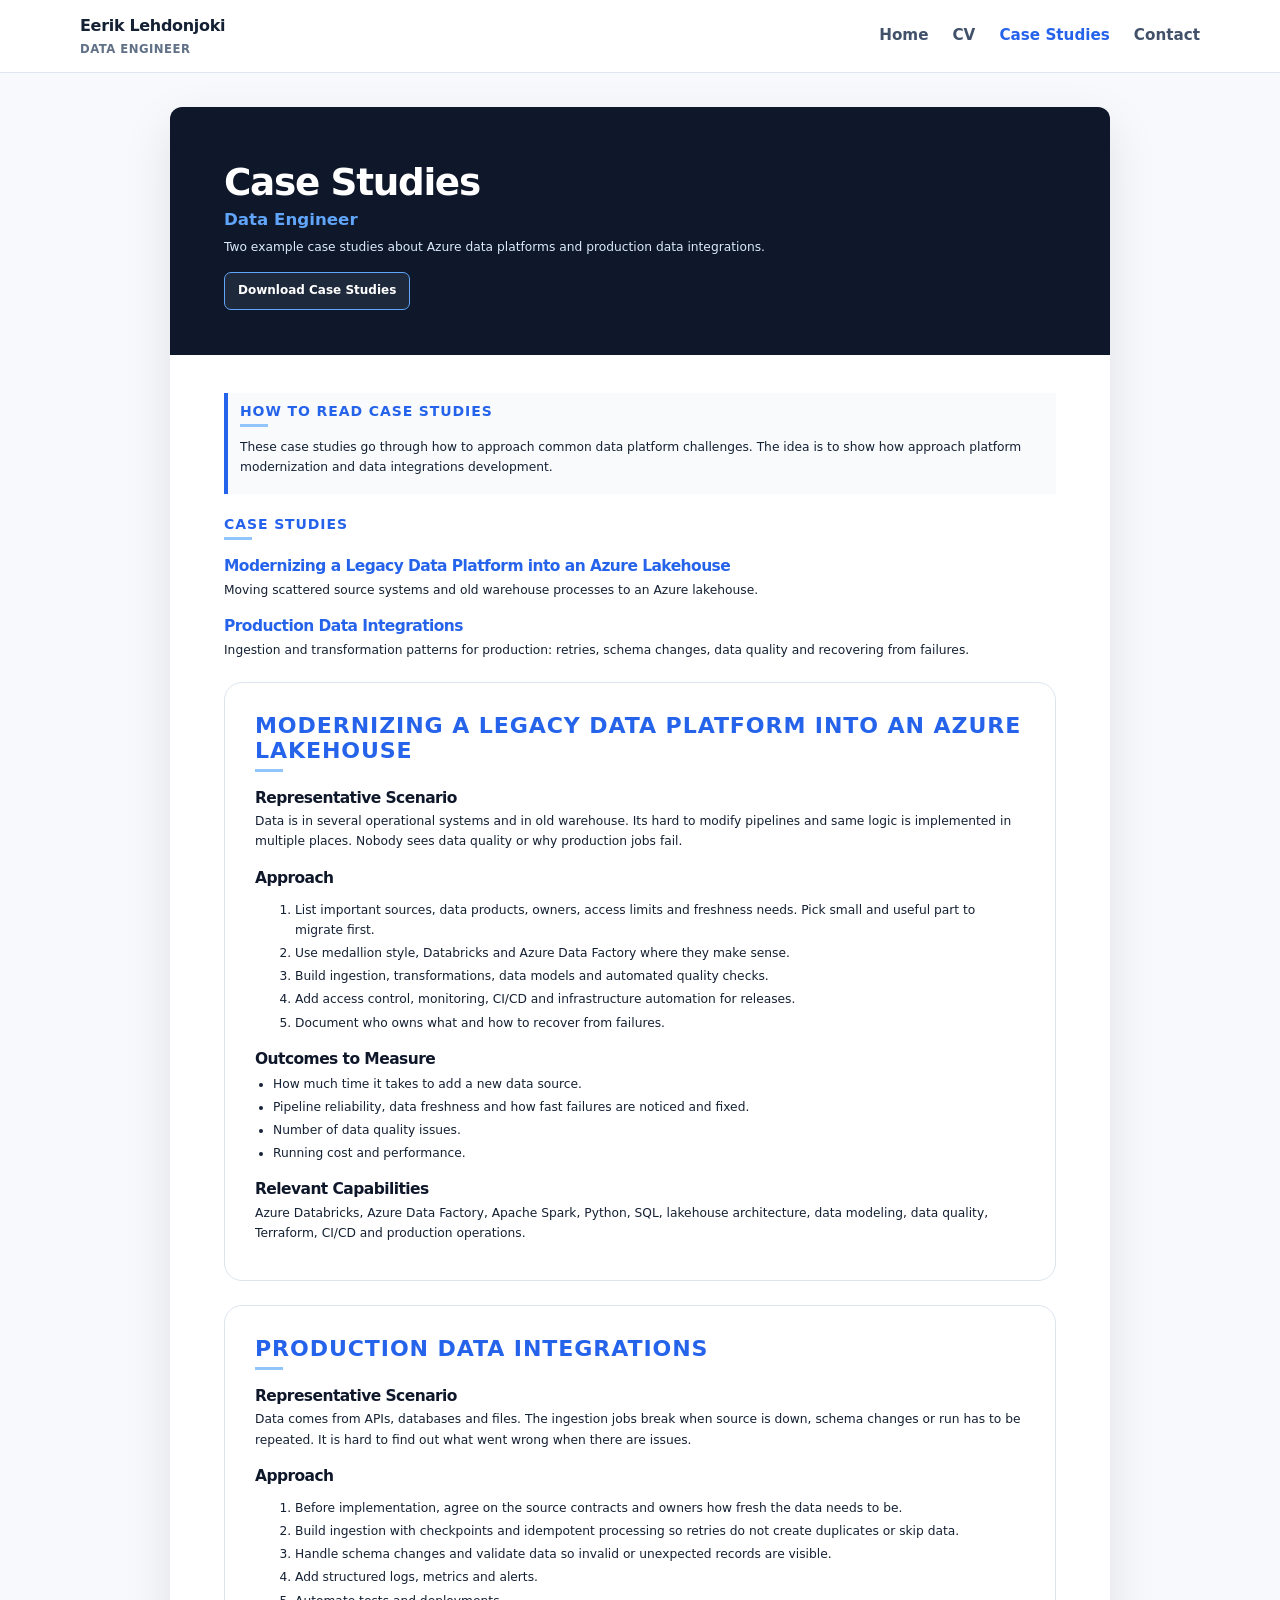
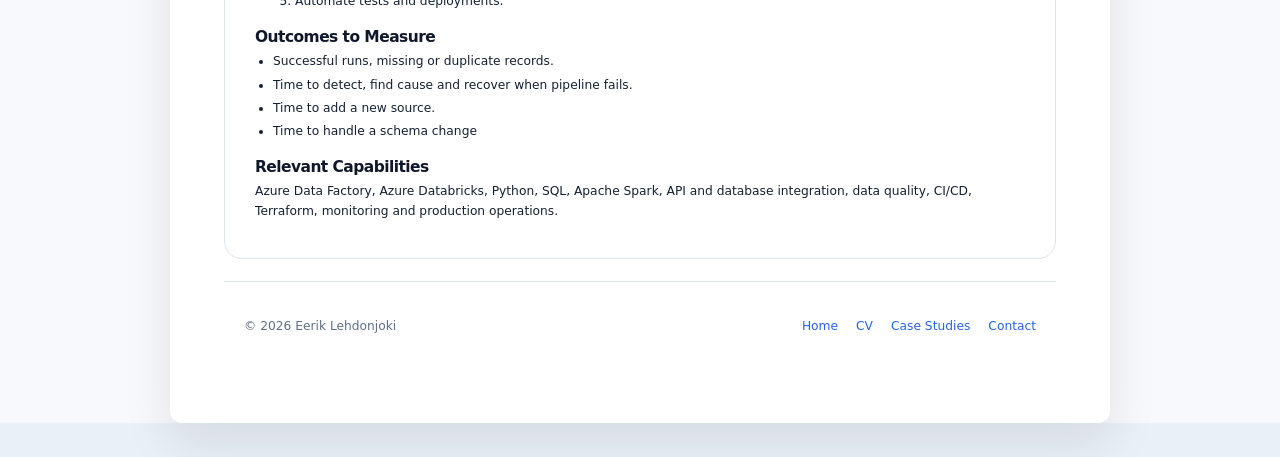
==== commit 0ac4e5da: "Deploy website 2026-11-05 23.18" ====
--- a/case-studies.html
+++ b/case-studies.html
@@ -43,18 +43,18 @@
 <div id="case-azure-lakehouse-modernization" class="case">
 <h2 id="case-modernizing-a-legacy-data-platform-into-an-azure-lakehouse">Modernizing a Legacy Data Platform into an Azure Lakehouse</h2>
 <h3 id="representative-scenario">Representative Scenario</h3>
-<p>Data is in several operational systems and in an old warehouse. Its hard to modify pipelines and same business logic is implemented in multiple places. Nobody sees the data quality, lineage or why production jobs fail.</p>
+<p>Data is in several operational systems and in old warehouse. Its hard to modify pipelines and same logic is implemented in multiple places. Nobody sees data quality or why production jobs fail.</p>
 <h3 id="approach">Approach</h3>
 <ol type="1">
-<li>List the important sources, data products, owners, access limits and freshness needs. Pick a small but useful part to migrate first.</li>
-<li>Design a medallion style lakehouse in Azure. Use Databricks and Azure Data Factory where they make sense for the workload.</li>
-<li>Build ingestion, transformations, data models and automated quality checks with Python, SQL and Spark.</li>
-<li>Add access control, monitoring, CI/CD and infrastructure automation so releases and environments can be reproduced.</li>
-<li>Document who owns what, how to recover from failures and what the next migration steps are.</li>
+<li>List important sources, data products, owners, access limits and freshness needs. Pick small and useful part to migrate first.</li>
+<li>Use medallion style, Databricks and Azure Data Factory where they make sense.</li>
+<li>Build ingestion, transformations, data models and automated quality checks.</li>
+<li>Add access control, monitoring, CI/CD and infrastructure automation for releases.</li>
+<li>Document who owns what and how to recover from failures.</li>
 </ol>
 <h3 id="outcomes-to-measure">Outcomes to Measure</h3>
 <ul>
-<li>How much time and effort it takes to add a new data source.</li>
+<li>How much time it takes to add a new data source.</li>
 <li>Pipeline reliability, data freshness and how fast failures are noticed and fixed.</li>
 <li>Number of data quality issues.</li>
 <li>Running cost and performance.</li>
@@ -65,20 +65,21 @@
 <div id="case-reliable-data-integrations" class="case">
 <h2 id="case-production-data-integrations">Production Data Integrations</h2>
 <h3 id="representative-scenario-1">Representative Scenario</h3>
-<p>Business data comes from APIs, databases and files. The ingestion jobs break easily when a source is down, a schema changes or a run has to be repeated. It is also hard to find out what went wrong when there are failures or data quality problems.</p>
+<p>Data comes from APIs, databases and files. The ingestion jobs break when source is down, schema changes or run has to be repeated. It is hard to find out what went wrong when there are issues.</p>
 <h3 id="approach-1">Approach</h3>
 <ol type="1">
-<li>Before implementation, agree on the source contracts, owners, how fresh the data needs to be and how fast recovery is needed.</li>
-<li>Build ingestion with checkpoints and idempotent processing. Then retries and backfills do not create duplicates or skip data without anyone noticing.</li>
-<li>Handle schema changes and validate data at the pipeline boundaries so invalid or unexpected records are visible.</li>
-<li>Add structured logs, metrics and alerts. The operator can then see the impact and recover safely.</li>
-<li>Automate tests and deployments. Choose full, batch or streaming based on the requirement.</li>
+<li>Before implementation, agree on the source contracts and owners how fresh the data needs to be.</li>
+<li>Build ingestion with checkpoints and idempotent processing so retries do not create duplicates or skip data.</li>
+<li>Handle schema changes and validate data so invalid or unexpected records are visible.</li>
+<li>Add structured logs, metrics and alerts.</li>
+<li>Automate tests and deployments.</li>
 </ol>
 <h3 id="outcomes-to-measure-1">Outcomes to Measure</h3>
 <ul>
-<li>Share of successful runs, missing or duplicate records and data freshness.</li>
-<li>Time to detect, find the cause and recover when a source or pipeline fails.</li>
-<li>Effort to add a new source or handle a schema change.</li>
+<li>Successful runs, missing or duplicate records.</li>
+<li>Time to detect, find cause and recover when pipeline fails.</li>
+<li>Time to add a new source.</li>
+<li>Time to handle a schema change</li>
 </ul>
 <h3 id="relevant-capabilities-1">Relevant Capabilities</h3>
 <p>Azure Data Factory, Azure Databricks, Python, SQL, Apache Spark, API and database integration, data quality, CI/CD, Terraform, monitoring and production operations.</p>
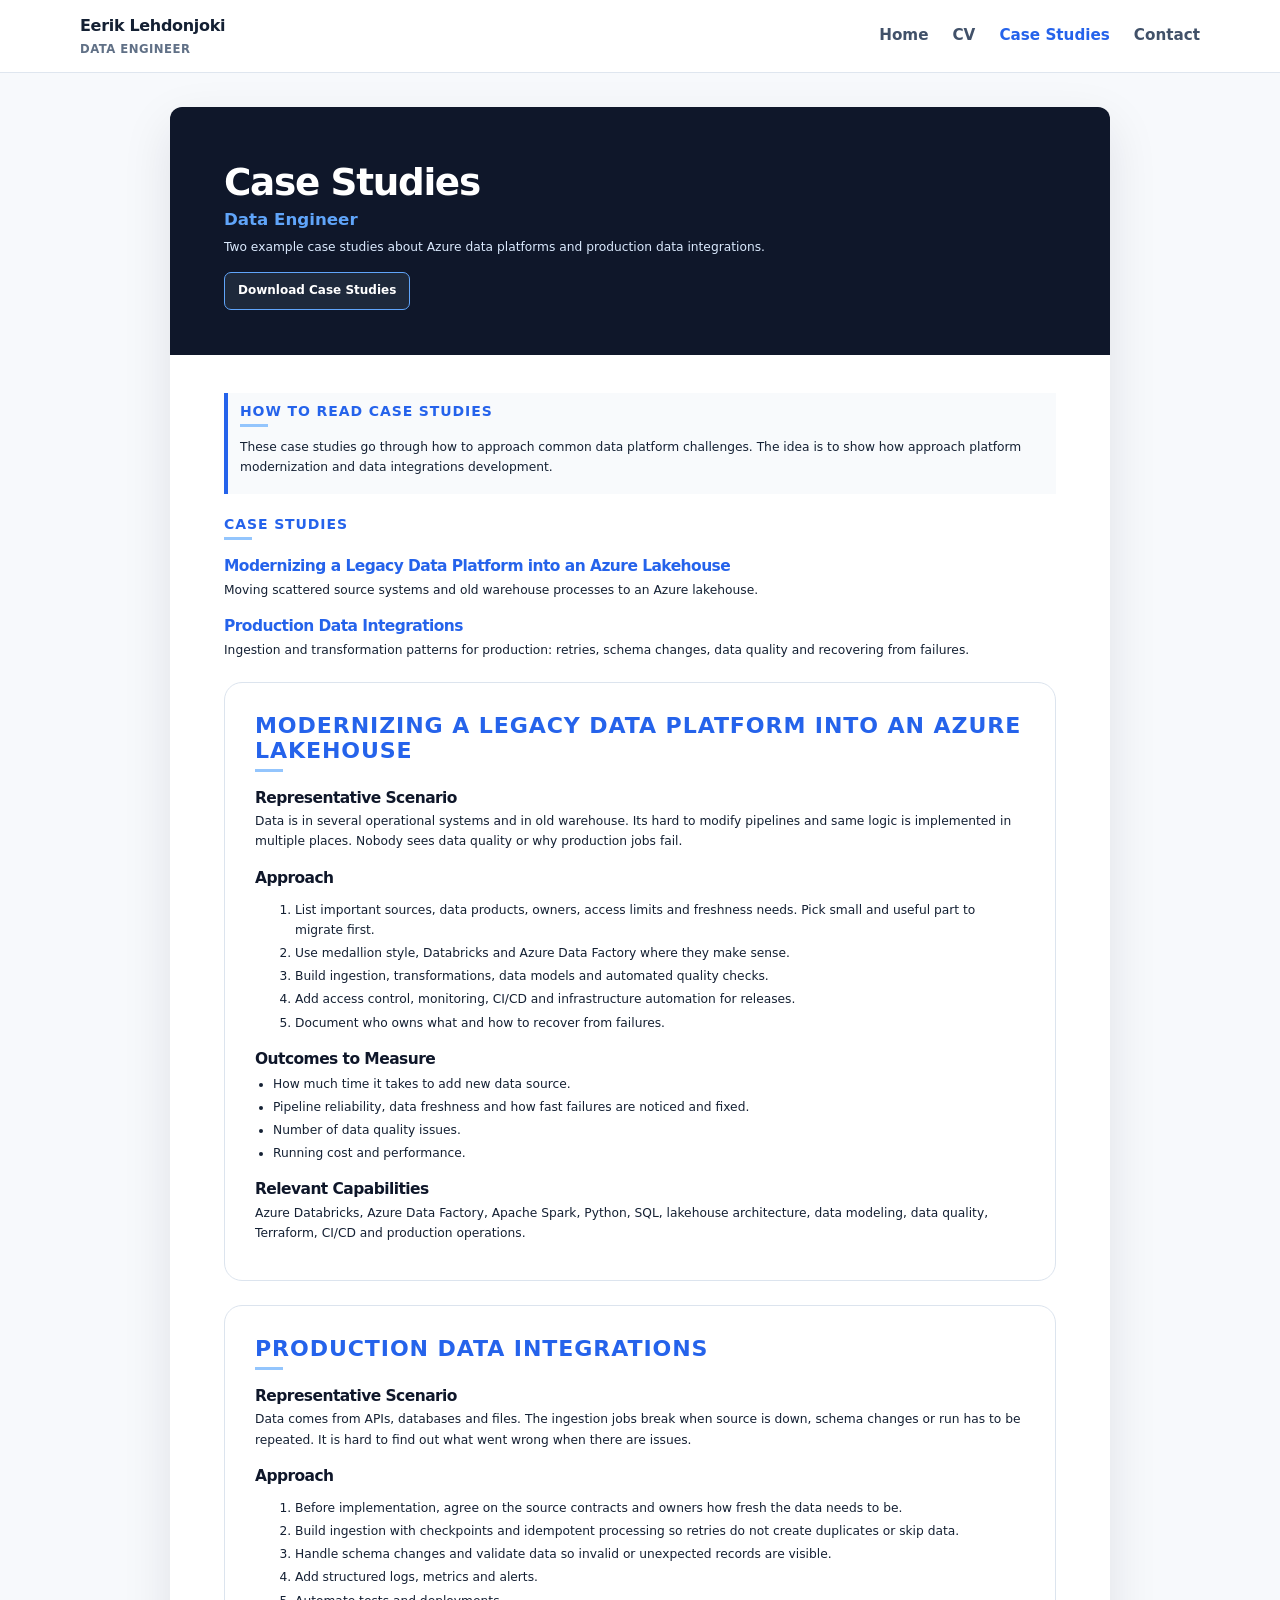
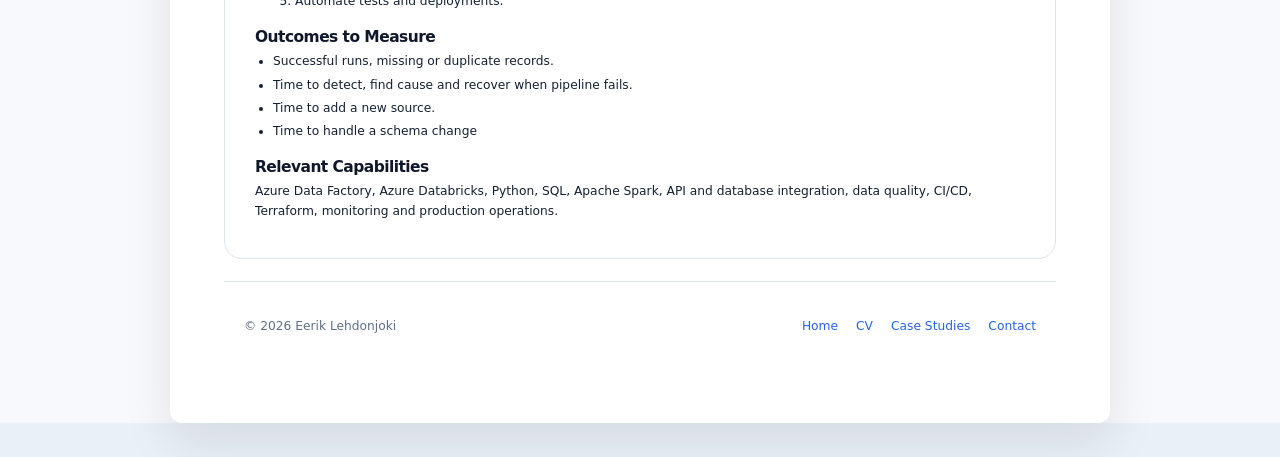
==== commit a0322896: "Deploy website 2026-11-05 23.22" ====
--- a/case-studies.html
+++ b/case-studies.html
@@ -54,7 +54,7 @@
 </ol>
 <h3 id="outcomes-to-measure">Outcomes to Measure</h3>
 <ul>
-<li>How much time it takes to add a new data source.</li>
+<li>How much time it takes to add new data source.</li>
 <li>Pipeline reliability, data freshness and how fast failures are noticed and fixed.</li>
 <li>Number of data quality issues.</li>
 <li>Running cost and performance.</li>
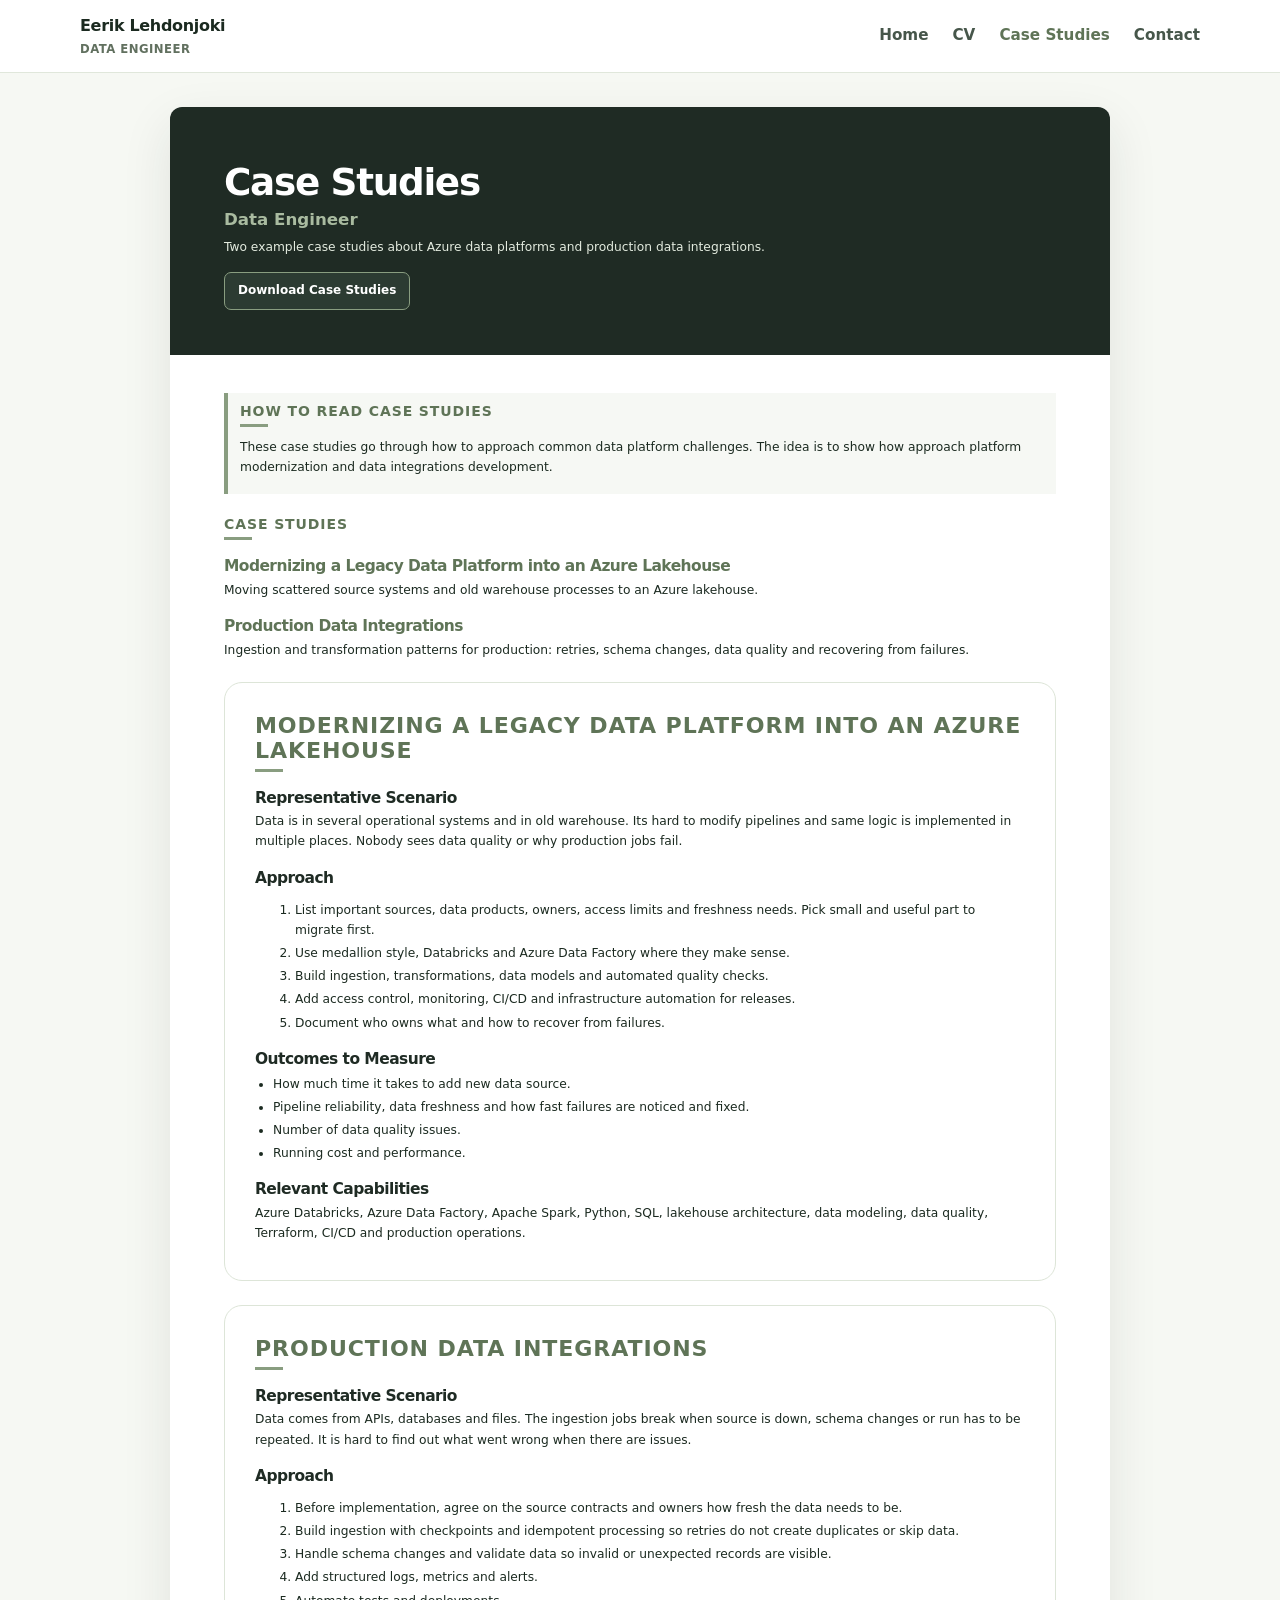
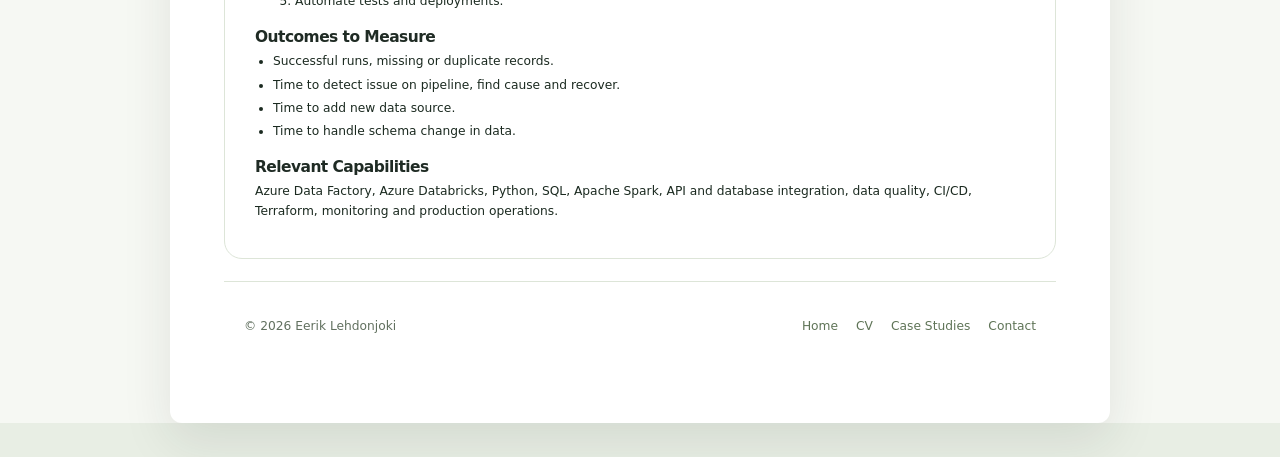
==== commit a9eb6208: "Deploy website 2026-11-12 23.43" ====
--- a/case-studies.html
+++ b/case-studies.html
@@ -77,9 +77,9 @@
 <h3 id="outcomes-to-measure-1">Outcomes to Measure</h3>
 <ul>
 <li>Successful runs, missing or duplicate records.</li>
-<li>Time to detect, find cause and recover when pipeline fails.</li>
-<li>Time to add a new source.</li>
-<li>Time to handle a schema change</li>
+<li>Time to detect issue on pipeline, find cause and recover.</li>
+<li>Time to add new data source.</li>
+<li>Time to handle schema change in data.</li>
 </ul>
 <h3 id="relevant-capabilities-1">Relevant Capabilities</h3>
 <p>Azure Data Factory, Azure Databricks, Python, SQL, Apache Spark, API and database integration, data quality, CI/CD, Terraform, monitoring and production operations.</p>
--- a/styles.css
+++ b/styles.css
@@ -1,16 +1,17 @@
 :root {
-  --bg: #f7f9fc;
+  --bg: #f6f8f3;
   --surface: #ffffff;
-  --surface-2: #eef3f8;
-  --text: #142033;
-  --muted: #607086;
-  --line: #dce4ee;
-  --accent: #2563eb;
-  --accent-dark: #1d4ed8;
-  --ink: #0f172a;
+  --surface-2: #edf2ea;
+  --text: #1b2a20;
+  --muted: #61705f;
+  --line: #dde5d8;
+  --accent: #5f7457;
+  --accent-dark: #4b5f44;
+  --brand: #899d80;
+  --ink: #1f2b24;
   --max: 1120px;
   --radius: 18px;
-  --shadow: 0 16px 45px rgba(15, 23, 42, .07);
+  --shadow: 0 16px 45px rgba(31, 43, 36, .07);
 }
 
 * { box-sizing: border-box; }
@@ -28,7 +29,7 @@
 
 .site-header {
   position: sticky; top: 0; z-index: 20;
-  border-bottom: 1px solid rgba(220, 228, 238, .9);
+  border-bottom: 1px solid rgba(221, 229, 216, .9);
   background: rgba(255,255,255,.94);
   backdrop-filter: blur(14px);
 }
@@ -36,7 +37,7 @@
 .brand { text-decoration: none; font-weight: 800; letter-spacing: -.02em; }
 .brand small { display: block; color: var(--muted); font-weight: 600; font-size: .73rem; letter-spacing: .04em; text-transform: uppercase; }
 .nav-links { display: flex; align-items: center; gap: 24px; }
-.nav-links a { text-decoration: none; color: #415169; font-weight: 650; font-size: .95rem; }
+.nav-links a { text-decoration: none; color: #46564a; font-weight: 650; font-size: .95rem; }
 .nav-links a:hover, .nav-links a[aria-current="page"] { color: var(--accent); }
 .menu-button { display: none; border: 1px solid var(--line); background: #fff; border-radius: 10px; padding: 8px 10px; font: inherit; }
 
@@ -53,9 +54,9 @@
 .button:hover { background: var(--accent-dark); }
 .button.secondary { background: transparent; color: var(--ink); border: 1px solid var(--line); }
 .button.secondary:hover { background: var(--surface-2); }
-.hero-card { background: var(--ink); color: #dce6f5; border-radius: 24px; padding: 30px; box-shadow: var(--shadow); }
+.hero-card { background: var(--ink); border-top: 4px solid var(--brand); color: #e3ebdf; border-radius: 24px; padding: 30px; box-shadow: var(--shadow); }
 .hero-card h2 { color: white; font-size: 1.45rem; }
-.hero-card p { color: #b7c4d8; }
+.hero-card p { color: #c3cfbe; }
 .hero-card ul { padding-left: 18px; margin-bottom: 0; }
 
 .section { padding: 78px 0; }
@@ -63,15 +64,14 @@
 .section-intro { max-width: 760px; color: var(--muted); margin-bottom: 34px; }
 .grid-3 { display: grid; grid-template-columns: repeat(3, minmax(0,1fr)); gap: 22px; }
 .grid-2 { display: grid; grid-template-columns: repeat(2, minmax(0,1fr)); gap: 22px; }
-.card { background: var(--surface); border: 1px solid var(--line); border-radius: var(--radius); padding: 26px; box-shadow: 0 10px 30px rgba(15,23,42,.035); }
+.card { background: var(--surface); border: 1px solid var(--line); border-radius: var(--radius); padding: 26px; box-shadow: 0 10px 30px rgba(31,43,36,.035); }
 .card p { color: var(--muted); margin-bottom: 0; }
 .card-link { text-decoration: none; transition: transform .15s ease, box-shadow .15s ease; }
 .card-link:hover { transform: translateY(-2px); box-shadow: var(--shadow); }
-.contact-page .card a { overflow-wrap: anywhere; }
 .kicker { color: var(--accent); font-weight: 800; font-size: .78rem; text-transform: uppercase; letter-spacing: .07em; }
 
 .tech-list { display: flex; flex-wrap: wrap; gap: 10px; }
-.tech-list span { border: 1px solid #cfe0fb; background: #edf4ff; color: #2456a7; border-radius: 999px; padding: 7px 12px; font-weight: 700; font-size: .9rem; }
+.tech-list span { border: 1px solid #cfdac8; background: #eef3ea; color: #476040; border-radius: 999px; padding: 7px 12px; font-weight: 700; font-size: .9rem; }
 
 .stats { display: grid; grid-template-columns: repeat(3, 1fr); gap: 16px; margin-top: 28px; }
 .stat { padding: 20px; border-radius: 14px; background: #fff; border: 1px solid var(--line); }
@@ -98,14 +98,14 @@
 .case h2 { font-size: 1.8rem; }
 .article .case h2 { margin-top: 0; }
 .case ul { margin-bottom: 0; }
-.note { padding: 18px 20px; border-left: 4px solid var(--accent); background: #eef5ff; border-radius: 10px; color: #334862; }
+.note { padding: 18px 20px; border-left: 4px solid var(--accent); background: #eef3ea; border-radius: 10px; color: #3d4d40; }
 
 .article-layout { display: grid; grid-template-columns: minmax(0, 1fr) 250px; gap: 46px; align-items: start; }
 .article { max-width: 780px; }
 .article h2 { margin-top: 54px; font-size: 2rem; }
 .article h3 { margin-top: 32px; }
-.article p, .article li { color: #405067; }
-.article pre { overflow-x: auto; padding: 22px; background: #101827; color: #dce8f7; border-radius: 14px; line-height: 1.5; }
+.article p, .article li { color: #3f4f43; }
+.article pre { overflow-x: auto; padding: 22px; background: #18221c; color: #e1eadc; border-radius: 14px; line-height: 1.5; }
 .article table { width: 100%; border-collapse: collapse; margin: 26px 0; background: var(--surface); }
 .article th, .article td { text-align: left; padding: 13px; border: 1px solid var(--line); vertical-align: top; }
 .article th { background: var(--surface-2); color: var(--ink); }
@@ -115,11 +115,12 @@
 .toc a:hover { color: var(--accent); }
 .diagram { background: var(--surface); border: 1px solid var(--line); border-radius: var(--radius); padding: 28px; margin: 28px 0; }
 .flow { display: grid; gap: 12px; }
-.flow-box { padding: 18px; text-align: center; border: 1px solid #cdd8e6; border-radius: 12px; background: #f9fbfd; font-weight: 800; }
+.flow-box { padding: 18px; text-align: center; border: 1px solid #d0dbc9; border-radius: 12px; background: #f9fbf7; font-weight: 800; }
 .flow-arrow { text-align: center; color: var(--accent); font-weight: 900; }
 
-.cta { padding: 40px; border-radius: 24px; background: var(--ink); color: #ced9e9; }
+.cta { padding: 40px; border-radius: 24px; background: var(--ink); color: #d5dfd0; }
 .cta h2 { color: white; }
+.cta .eyebrow, .hero-card .eyebrow { color: #a9bba0; }
 
 .home-page .container { width: min(980px, calc(100% - 40px)); }
 .home-page .hero { padding: 64px 0 54px; }
@@ -143,8 +144,29 @@
 .home-page .tech-list { gap: 8px; }
 .home-page .tech-list span { padding: 6px 10px; font-size: .84rem; }
 .home-page .cta { padding: 32px; border-radius: 18px; }
-.home-page .cta .button.secondary { color: white; border-color: #41506a; }
-.home-page .cta .button.secondary:hover { background: #1c2940; }
+.home-page .cta .button.secondary { color: white; border-color: #55665a; }
+.home-page .cta .button.secondary:hover { background: #2c3b32; }
+
+.contact-section { padding: 88px 0 96px; }
+.contact-layout { display: grid; grid-template-columns: minmax(0, 1fr) minmax(0, .9fr); gap: clamp(40px, 7vw, 90px); align-items: center; }
+.contact-intro h1 { max-width: 11ch; margin: 16px 0 24px; font-size: clamp(3rem, 5.5vw, 4.9rem); }
+.contact-intro .lead { max-width: 490px; margin: 0; }
+.contact-options { display: grid; gap: 16px; }
+.contact-card { min-width: 0; padding: 30px; border: 1px solid var(--line); border-radius: 20px; background: var(--surface); box-shadow: var(--shadow); }
+.contact-card-top { display: flex; align-items: center; gap: 12px; margin-bottom: 24px; }
+.contact-icon { display: grid; width: 42px; height: 42px; flex: 0 0 42px; place-items: center; border-radius: 12px; background: #eef3ea; color: var(--accent); }
+.contact-icon svg { width: 22px; height: 22px; }
+.contact-card-label { color: var(--muted); font-size: .75rem; font-weight: 800; letter-spacing: .08em; text-transform: uppercase; }
+.contact-card h2 { margin: 0 0 8px; font-size: 1.55rem; }
+.contact-card p { margin: 0 0 22px; color: var(--muted); }
+.contact-link { display: inline-flex; align-items: baseline; gap: 10px; max-width: 100%; color: var(--accent-dark); font-weight: 750; text-decoration-thickness: 1px; text-underline-offset: 4px; overflow-wrap: anywhere; }
+.contact-link span { flex: 0 0 auto; text-decoration: none; }
+.contact-link:focus-visible { outline: 3px solid currentColor; outline-offset: 5px; border-radius: 2px; }
+.contact-card-email { border-color: var(--ink); background: var(--ink); }
+.contact-card-email .contact-icon { background: #34493b; color: #c9d8c1; }
+.contact-card-email .contact-card-label, .contact-card-email p { color: #c3cfbe; }
+.contact-card-email h2, .contact-card-email .contact-link { color: #fff; }
+.contact-link:hover { text-decoration-thickness: 2px; }
 
 .site-footer { padding: 34px 0; border-top: 1px solid var(--line); color: var(--muted); background: #fff; }
 .footer-grid { display: flex; justify-content: space-between; gap: 30px; flex-wrap: wrap; }
@@ -156,6 +178,8 @@
   .grid-3 { grid-template-columns: 1fr; }
   .grid-2 { grid-template-columns: 1fr; }
   .home-page .hero-grid, .home-page .grid-3, .home-page .grid-2 { grid-template-columns: 1fr; }
+  .contact-layout { grid-template-columns: 1fr; gap: 40px; }
+  .contact-intro h1 { max-width: 16ch; }
   .stats { grid-template-columns: 1fr; }
   .cv-meta, .toc { position: static; }
   .toc { border-left: 0; border-top: 1px solid var(--line); padding: 20px 0 0; }
@@ -177,6 +201,9 @@
   .home-page .section { padding: 44px 0; }
   .home-page .card { padding: 20px; }
   .home-page .cta { padding: 24px; }
+  .contact-section { padding: 50px 0 60px; }
+  .contact-intro h1 { font-size: clamp(2.6rem, 11vw, 3.7rem); }
+  .contact-card { padding: 24px; }
 }
 
 @media print {
--- a/cv.css
+++ b/cv.css
@@ -7,7 +7,7 @@
     font-family: "Segoe UI", "DejaVu Sans", Arial, sans-serif;
     font-size: 9.2pt;
     line-height: 1.42;
-    color: #243244;
+    color: #27342c;
 }
 
 body {
@@ -16,10 +16,21 @@
 }
 
 .hero {
-    background-color: #0f172a;
+    background-color: #1f2b24;
     color: #ffffff;
     padding: 15mm 13mm 12mm 13mm;
     margin: -13mm -15mm 10mm -15mm;
+    overflow: hidden;
+}
+
+.hero-photo {
+    float: right;
+    width: 34mm;
+    height: 34mm;
+    margin: -2mm 2mm 0 6mm;
+    border-radius: 50%;
+    border: 2px solid #899d80;
+    object-fit: cover;
 }
 
 .hero h1 {
@@ -32,7 +43,7 @@
 
 .hero p {
     margin: 3px 0 0 0;
-    color: #dbeafe;
+    color: #e3ebdf;
 }
 
 .hero p:first-of-type {
@@ -41,7 +52,7 @@
 }
 
 .hero p:first-of-type strong {
-    color: #60a5fa;
+    color: #a9bba0;
 }
 
 .hero a {
@@ -54,10 +65,10 @@
 }
 
 .intro {
-    background-color: #f8fafc;
+    background-color: #f6f8f4;
     border-left-width: 4px;
     border-left-style: solid;
-    border-left-color: #2563eb;
+    border-left-color: #899d80;
     padding: 10px 12px;
     margin-bottom: 12px;
 }
@@ -73,7 +84,7 @@
     font-weight: 700;
     letter-spacing: 0.9px;
     text-transform: uppercase;
-    color: #2563eb;
+    color: #5f7457;
     page-break-after: avoid;
 }
 
@@ -83,7 +94,7 @@
     width: 28px;
     height: 3px;
     margin-top: 5px;
-    background-color: #93c5fd;
+    background-color: #899d80;
 }
 
 h3 {
@@ -92,7 +103,7 @@
     font-size: 11.6pt;
     line-height: 1.2;
     font-weight: 700;
-    color: #0f172a;
+    color: #1f2b24;
     page-break-after: avoid;
 }
 
@@ -114,18 +125,18 @@
 }
 
 strong {
-    color: #0f172a;
+    color: #1f2b24;
     font-weight: 700;
 }
 
 em {
-    color: #64748b;
+    color: #667569;
     font-style: normal;
     font-size: 8.8pt;
 }
 
 a {
-    color: #2563eb;
+    color: #5f7457;
     text-decoration: none;
 }
 
@@ -140,10 +151,10 @@
     margin: 4px 1.5%;
     padding: 9px 10px;
     box-sizing: border-box;
-    background-color: #f8fafc;
+    background-color: #f6f8f4;
     border-top-width: 3px;
     border-top-style: solid;
-    border-top-color: #2563eb;
+    border-top-color: #899d80;
 }
 
 .expertise-card p {
@@ -165,12 +176,12 @@
 .tech-stack {
     margin: 7px 0 10px 0;
     padding: 7px 9px;
-    background-color: #f8fafc;
+    background-color: #f6f8f4;
     border-left-width: 3px;
     border-left-style: solid;
-    border-left-color: #bfdbfe;
+    border-left-color: #c9d5c2;
     font-size: 8.7pt;
-    color: #475569;
+    color: #4d5a50;
 }
 
 .tech-stack p {
@@ -201,7 +212,7 @@
 .case {
     margin: 22px 0;
     padding: 16px 0;
-    border-top: 1px solid #dce4ee;
+    border-top: 1px solid #dde5d8;
 }
 
 .case h2:first-child {
--- a/web.css
+++ b/web.css
@@ -1,5 +1,5 @@
 html {
-    background-color: #eaf0f7;
+    background-color: #e8eee4;
 }
 
 body {
@@ -36,7 +36,7 @@
     padding: 0 54px 52px 54px;
     background-color: #ffffff;
     border-radius: 12px;
-    box-shadow: 0 18px 50px rgba(15, 23, 42, 0.10);
+    box-shadow: 0 18px 50px rgba(31, 43, 36, 0.10);
 }
 
 .hero {
@@ -55,9 +55,9 @@
     padding: 8px 13px;
     border-width: 1px;
     border-style: solid;
-    border-color: #60a5fa;
+    border-color: #899d80;
     border-radius: 7px;
-    background-color: #1e293b;
+    background-color: #2c3b32;
     color: #ffffff;
     font-size: 9pt;
     font-weight: 700;
@@ -65,8 +65,8 @@
 }
 
 .download-button:hover {
-    background-color: #2563eb;
-    border-color: #2563eb;
+    background-color: #5f7457;
+    border-color: #5f7457;
     text-decoration: none;
 }
 
